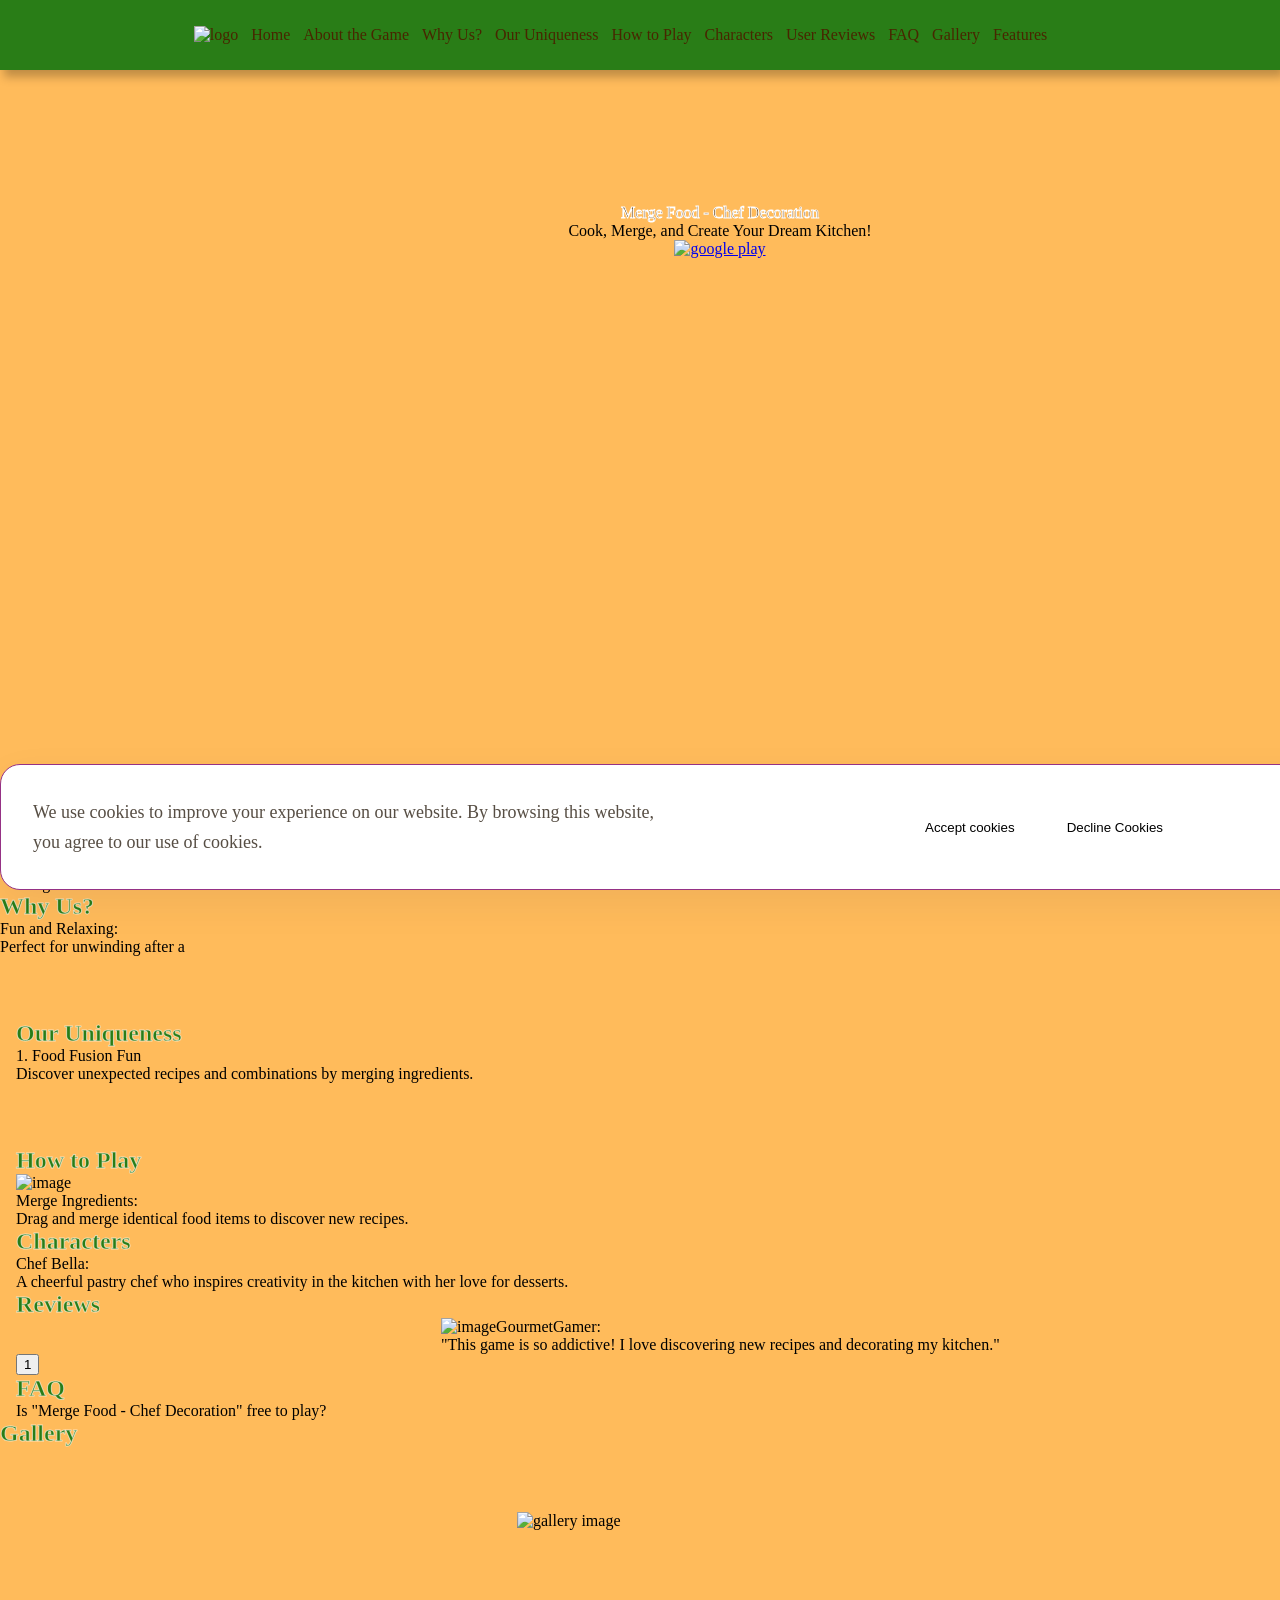
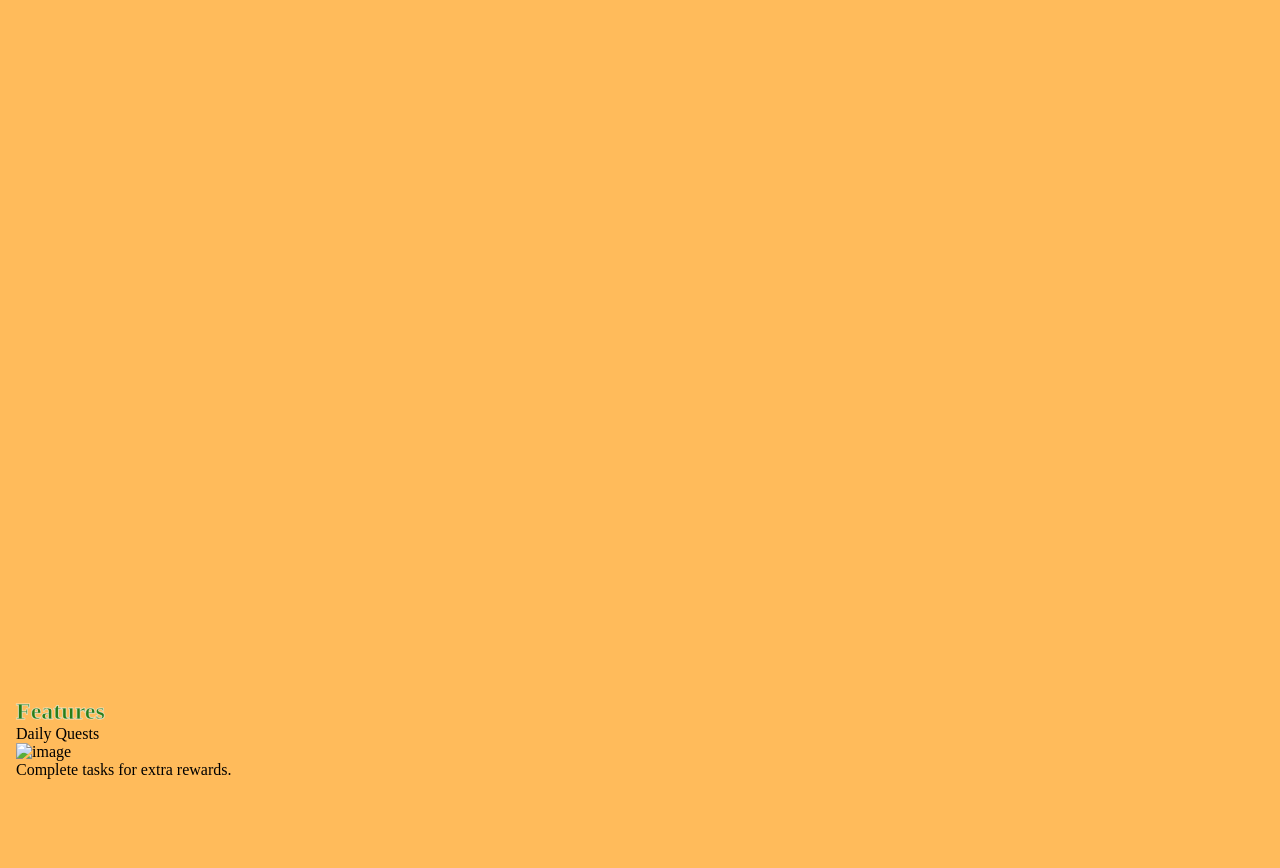
==== index.html @ 16cfb03a "1" ====
<!DOCTYPE html>
<html lang="en">
  <head>
    <meta charset="UTF-8" />
    <meta name="viewport" content="width=device-width, initial-scale=1.0" />
    <meta name="description" content="" />
    <title></title>
    <link rel="icon" href="img" />

    <link rel="stylesheet" type="text/css" href="slick/slick.css" />
    <link rel="stylesheet" href="css/main.css" />
  </head>

  <body>
    <div id="cookie-popup" class="class-cookie-popup">
      <div class="class-cookie-popup-container">
        <p class="class-cookie-popup-text-two">
          We use cookies to improve your experience on our website. By browsing
          this website, you agree to our use of cookies.
        </p>
        <div class="class-cookie-button-container">
          <button id="accept-cookies" class="class-cookie-button">
            Accept cookies
          </button>
          <button id="decline-cookies" class="class-cookie-button">
            Decline Cookies
          </button>
        </div>
      </div>
    </div>
    <header class="class-header">
      <div class="class-header-background"></div>
      <nav class="class-navigation">
        <ul class="class-navigation-list">
          <li class="class-navigation-item">
            <a href="/" class="class-navigation-link">
              <img
                class="class-title-img class-navigation-img"
                alt="logo"
                src="img"
                style=""
              />
            </a>
          </li>
          <li class="class-navigation-item">
            <a href="/" class="class-navigation-link">Home</a>
          </li>
          <li class="class-navigation-item">
            <a href="/#about" class="class-navigation-link">About the Game</a>
          </li>
          <li class="class-navigation-item">
            <a href="/#why" class="class-navigation-link">Why Us?</a>
          </li>
          <li class="class-navigation-item">
            <a href="/#uniqueness" class="class-navigation-link"
              >Our Uniqueness</a
            >
          </li>

          <li class="class-navigation-item">
            <a href="/#how" class="class-navigation-link">How to Play</a>
          </li>
          <li class="class-navigation-item">
            <a href="/#characters" class="class-navigation-link">Characters</a>
          </li>
          <li class="class-navigation-item">
            <a href="/#reviews" class="class-navigation-link">User Reviews</a>
          </li>
          <li class="class-navigation-item">
            <a href="/#faq" class="class-navigation-link">FAQ</a>
          </li>
          <li class="class-navigation-item">
            <a href="/#gallery" class="class-navigation-link">Gallery</a>
          </li>
          <li class="class-navigation-item">
            <a href="/#features" class="class-navigation-link">Features</a>
          </li>
          <li class="class-navigation-item">
            <a
              href="/policy.html"
              class="class-navigation-link class-navigation-item-desk"
            >
              Privacy Policy
            </a>
          </li>
          <li class="class-navigation-item">
            <a
              href="/terms.html"
              class="class-navigation-link class-navigation-item-desk"
            >
              Terms and Conditions
            </a>
          </li>
          <li class="class-navigation-item">
            <a
              href="/cookies.html"
              class="class-navigation-link class-navigation-item-desk"
            >
              Cookies Policy
            </a>
          </li>
        </ul>

        <div class="class-header-button-wrapper">
          <a href="/" class="class-policy-terms-header-icon-menu">
            <img
              href="/"
              class="class-title-img"
              alt="logo"
              src="img"
              style=""
            />
          </a>

          <button
            type="button"
            class="class-header-icon-button"
            data-menu-button
          >
            <img
              class="class-header-icon class-header-icon-menu"
              src="img/header/menu.png"
              style=""
              alt="menu "
            />
            <img
              class="class-header-icon class-header-icon-close"
              src="img/header/menu (1).png"
              alt="close"
            />
          </button>
        </div>
      </nav>
    </header>

    <main>
      <section class="class-home" id="home">
        <div class="class-home-container">
          <div class="class-home-container-top">
            <h1>
              <img class="class-home-title-img" src="/img/home" alt="" />
            </h1>
            <p class="class-home-title">Merge Food - Chef Decoration</p>
            <p class="class-home-text">
              Cook, Merge, and Create Your Dream Kitchen!
            </p>
            <a class="class-home-link" href="#" target="_blank">
              <img class="class-home-img" src="./img/home" alt="google play" />
            </a>
          </div>
        </div>
      </section>
      <section class="class-about" id="about">
        <div class="class-about-container">
          <h2 class="class-about-title">About the Game</h2>
          <p class="class-about-text">
            <span class="class-about-text-bold"
              >Merge Food - Chef Decoration</span
            >
            combines the
          </p>
        </div>
      </section>
      <article class="class-why" id="why">
        <span style="display: none"
          >Generated: 2025-04-12, Hash: class-qk-class-39fd7x</span
        >

        <div class="class-why-container">
          <h2 class="class-about-title">Why Us?</h2>
          <dl class="class-why-list">
            <div class="class-why-item">
              <figure class="class-why-img">
                <img class="class-why-img" src="img/why" alt="" />
              </figure>
              <div>
                <dt class="class-why-text-bold">Fun and Relaxing:</dt>
                <dd class="class-why-text">Perfect for unwinding after a</dd>
              </div>
            </div>
          </dl>
        </div>
      </article>
      <section class="class-uniqueness" id="uniqueness">
        <div class="class-uniqueness-container">
          <h2 class="class-about-title">Our Uniqueness</h2>
          <div class="class-uniqueness-list">
            <div class="class-uniqueness-item">
              <img class="class-uniqueness-img" src="" alt="" />
              <p class="class-uniqueness-text-bold">1. Food Fusion Fun</p>
              <p class="class-uniqueness-text">
                Discover unexpected recipes and combinations by merging
                ingredients.
              </p>
            </div>
          </div>
        </div>
      </section>

      <section class="class-how" id="how">
        <div class="class-how-container">
          <h2 class="class-about-title">How to Play</h2>

          <ul class="class-how-list">
            <li class="class-how-item">
              <img
                class="class-how-img"
                src="/img/how/image (1).png"
                alt="image"
              />
              <p class="class-how-text-bold">Merge Ingredients:</p>
              <p class="class-how-text">
                Drag and merge identical food items to discover new recipes.
              </p>
            </li>
          </ul>
        </div>
      </section>
      <section class="class-characters" id="characters">
        <div class="class-characters-container">
          <h2 class="class-about-title">Characters</h2>
          <ul class="class-characters-list">
            <li class="class-characters-item">
              <img class="class-characters-img" src="" alt="" />
              <p class="class-characters-text-bold">Chef Bella:</p>
              <p class="class-characters-text">
                A cheerful pastry chef who inspires creativity in the kitchen
                with her love for desserts.
              </p>
            </li>
          </ul>
        </div>
      </section>
      <section class="class-reviews" id="reviews">
        <div class="class-reviews-container">
          <h2 class="class-about-title">Reviews</h2>
          <ul class="class-reviews-list">
            <li class="class-reviews-item">
              <div class="class-reviews-item-top">
                <img
                  class="class-reviews-img"
                  src="/img/reviews/image 12.png"
                  alt="image"
                />
                <p class="class-reviews-text-bold">GourmetGamer:</p>
              </div>
              <p class="class-reviews-text">
                "This game is so addictive! I love discovering new recipes and
                decorating my kitchen."
              </p>
            </li>
          </ul>
        </div>
      </section>
      <section class="class-faq" id="faq">
        <div class="class-faq-container">
          <h2 class="class-about-title">FAQ</h2>
          <ul class="class-faq-list">
            <li class="class-faq-item">
              <div class="class-faq-question" onclick="toggleAnswer(this)">
                <span>Is "Merge Food - Chef Decoration" free to play?</span>
                <button class="class-toggle-button">
                  <img src="/img/faq/icon.png" alt="Toggle" />
                </button>
              </div>
              <div class="class-faq-answer">
                Yes, the game is free to play with optional in-app purchases for
                special items.
              </div>
            </li>
          </ul>
        </div>
      </section>

      <section class="class-gallery" id="gallery">
        <div class="class-gallery-container">
          <h2 class="class-about-title">Gallery</h2>

          <ul class="class-gallery-list">
            <li class="class-gallery-item">
              <img
                class="class-gallery-image"
                src="./img/gallery/3.png"
                alt="gallery image"
              />
            </li>
          </ul>
          <div class="class-gallery-button-container">
            <button class="class-gallery-button class-gallery-list-left">
              <img
                class="class-gallery-button-icon"
                src="img"
                alt="left button"
              />
            </button>
            <button class="class-gallery-button class-gallery-list-right">
              <img
                class="class-gallery-button-icon"
                src="img"
                alt="right button"
              />
            </button>
          </div>
        </div>
      </section>
      <section class="class-features" id="features">
        <div class="class-features-container">
          <h2 class="class-about-title">Features</h2>

          <ul class="class-features-list">
            <li class="class-features-item">
              <p class="class-features-text-bold">Daily Quests</p>
              <img
                class="class-features-img"
                src="/img/features/image (2).png"
                alt="image"
              />
              <p class="class-features-text">
                Complete tasks for extra rewards.
              </p>
            </li>
          </ul>
        </div>
      </section>
    </main>

    <script src="js/mobile-menu.js"></script>
    <script src="js/jquery-loc-class-0.js"></script>
    <script type="text/javascript" src="slick/slick.min.js"></script>
    <script src="js/slick.js"></script>
  </body>
</html>
---- css/main.css ----
@import url("https://fonts.googleapis.com/css2?family=Comme:wght@100..900&family=Lora:ital,wght@0,400..700;1,400..700&family=Viga&display=swap");

*,
*::before,
*::after {
  box-sizing: border-box;
}
html {
  scroll-behavior: smooth;
}

body {
  margin: 0;
  background: #ffbb5b;
  color: #000000;
}

h1,
h2,
h3,
h4,
h5,
h6,
p {
  margin: 0;
}

ul,
ol {
  margin: 0;
  padding: 0;
  list-style: none;
}
dl,
dt,
dd {
  margin: 0;
  padding: 0;
}
img {
  display: block;
  height: auto;
}
figure {
  margin: 0;
  padding: 0;
  border: 0;
}
.list {
  list-style: none;
}

button,
a {
  cursor: pointer;
}

.button:hover {
  scale: 120%;
}

.class-header.is-open .class-header-background {
  left: 0;
}
.class-header-button-wrapper {
  margin-left: auto;
}
.class-header-icon {
  display: none;
}

.class-header-icon-button {
  display: -webkit-box;
  display: -ms-flexbox;
  display: flex;
  background-color: transparent;
  border: none;
  border-radius: 50%;
}
.class-navigation-list.is-open {
  right: 0;
}
.class-header-icon-menu {
  display: block;
}

.class-header-icon-button.is-open .class-header-icon-menu {
  display: none;
}

.class-header-icon-button.is-open .class-header-icon-close {
  display: block;
}

.class-header {
  position: fixed;
  width: 100%;
  z-index: 5;
  transition: background-color 0.3s ease;
  background: transparent;
  display: flex;
  height: 64px;
  background: #297d17;
  box-shadow: 4px 7px 9px 0px #00000040;
}

.class-header-background {
  position: absolute;
  top: 0;
  right: 0;
  bottom: 0;
  left: 100%;
  z-index: -1;
  transition: left 0.3s ease;
  background: #297d17;
  box-shadow: 4px 7px 9px 0px #00000040;
}
.class-header.is-open .class-header-background {
  left: 0;
}
.class-header-button-wrapper {
  margin-right: auto;
  display: flex;
  align-items: center;
  justify-content: space-between;
}

.class-header-icon-menu {
  display: block;
}

.class-header-icon-button.is-open .class-header-icon-menu {
  display: none;
}

.class-header-icon-button.is-open .class-header-icon-close {
  display: block;
}

.class-navigation {
  display: -ms-flexbox;
  -webkit-box-orient: vertical;
  -webkit-box-direction: normal;
  -ms-flex-direction: column;
  flex-direction: column;
  -webkit-box-align: center;
  -ms-flex-align: center;
  align-items: center;
  -webkit-box-flex: 1;
  -ms-flex: 1;
  flex: 1;
  padding: 10px 12px;
  position: relative;
}

.class-navigation-list {
  display: flex;
  flex-direction: column;
  align-items: center;
  position: absolute;
  top: 100%;
  right: -100%;
  width: 100%;
  height: 557px;
  transition: 0.3s;
  z-index: 999;
  padding: 0px 32px;
  border-radius: 0px 0px 20px 20px;
  gap: 28px;
  background: #ffc16b;
}

.class-navigation-list.is-open {
  right: 0;
}

.class-navigation-link {
  transition: all 0.3s ease-in-out;
  text-decoration: none;
  color: #482600;
}

.class-navigation-link:hover,
.class-navigatioт-link:focus {
  color: #297d17;
}

.class-header.is-open {
  background-color: transparent;
}

.class-navigation-img {
  display: none;
}

@media screen and (min-width: 1200px) {
  .class-navigation-img {
    display: block;
  }
  .class-policy-terms-header-icon-menu {
    display: none;
  }
  .class-header-button-wrapper {
    display: none;
  }
  .class-header {
    width: 100%;
    height: 70px;
    padding: 0;
    display: flex;
    align-items: center;
    justify-content: center;
    z-index: 1000;
  }

  .class-header-icon-button {
    display: none;
  }
  .class-navigation {
    display: flex;
    flex-direction: row;
    flex: 1;
    padding: 0;
    width: 1440px;
    padding: 0 0px;
    margin: auto;
  }

  .class-navigation-list {
    background-color: transparent;
    flex-direction: row;
    display: flex;
    position: static;
    width: 1440px;
    margin: auto;
    padding-block: 0;
    flex: 1;
    gap: 13px;
    height: 0px;
    display: flex;
    justify-content: center;
    align-items: center;
    justify-content: center;
    padding: 0;
  }

  .class-navigation-link {
  }

  .class-navigation-link:hover,
  .class-navigation-link:focus {
  }

  .class-navigation-item-desk {
    display: none;
  }
}

.class-home {
  width: 375px;
  height: 742px;
  background-repeat: no-repeat;
  background-size: cover;
  background-position: center;
  background-image: url("/img/home");
  margin: auto;
}
.class-home-container {
  width: 375px;
  padding: 182px 16px 0px;
  margin: auto;
}

.class-home-container-top {
  display: flex;
  flex-direction: column;
  align-items: start;
}
.class-home-title-img {
}
.class-home-title {
  -webkit-text-stroke: 1px #ffffff;
  color: #482600;
}

.class-home-text {
}
.class-home-link {
  transition: all 0.3s ease-in-out;
}

.class-home-link:hover {
  transform: scale(1.1);
}

@media screen and (min-width: 1200px) {
  .class-home {
    width: 1440px;
    height: 784px;
    background-image: url("/img/home");
  }
  .class-home-container {
    width: 1440px;
    padding: 204px 0px 0px;
  }
  .class-home-container-top {
    display: flex;
    flex-direction: column;
    align-items: center;
    justify-content: center;
  }
  .class-home-title-img {
  }
  .class-home-title {
  }

  .class-home-text {
  }
}
.class-about {
  margin: auto;
  width: 375px;
  height: px;
  background-repeat: no-repeat;
  background-size: cover;
  background-position: center;
  background-image: url("/img");
}
.class-about-container {
  width: 375px;
  padding: 64px 16px 0px;
  margin: auto;
}
.class-about-title {
  -webkit-text-stroke: 1px#FFFFFF99;
  color: #297d17;
}
.class-about-text {
}

.class-about-text-bold {
}

@media screen and (min-width: 1200px) {
  .class-about {
    width: 1440px;
    height: px;
    background-image: url("/img");
  }
  .class-about-container {
    width: 1440px;
    padding: ;
  }
}
.class-why {
  margin: auto;
  width: 375px;
  height: px;
  background-repeat: no-repeat;
  background-size: cover;
  background-position: center;
  background-image: url("/img");
}

.class-why-container {
  width: 375px;
  margin: auto;
  padding: 0;
}
.class-why-list {
  padding-top: px;
  display: flex;
  flex-direction: column;
  gap: px;
}
.class-why-item {
  display: flex;
  gap: px;
  align-items: center;
}
.class-why-img {
}
.class-why-text-bold {
}
.class-why-text {
}

@media screen and (min-width: 1200px) {
  .class-why {
    width: 1440px;
    height: px;
    background-image: url("/img");
  }
  .class-why-container {
    width: 1440px;
    padding: ;
  }
}

.class-uniqueness {
  margin: auto;
  width: 375px;
  height: px;
  background-repeat: no-repeat;
  background-size: cover;
  background-position: center;
  background-image: url("/img");
}
.class-uniqueness-container {
  margin: auto;
  width: 375px;
  padding: 64px 16px 0;
}
.class-uniqueness-list {
  padding-top: px;
  display: flex;
  flex-direction: column;
  gap: px;
}
.class-uniqueness-item {
}
.class-uniqueness-img {
}
.class-uniqueness-text-bold {
}
.class-uniqueness-text {
}

@media screen and (min-width: 1200px) {
  .class-uniqueness {
    width: 1440px;
    height: px;
    background-image: url("/img");
  }
  .class-uniqueness-container {
    margin: auto;
    width: 1440px;
    padding: ;
  }
}
.class-how {
  margin: auto;
  width: 375px;
  height: px;
  background-repeat: no-repeat;
  background-size: cover;
  background-position: center;
  background-image: url("/img");
}
.class-how-container {
  margin: auto;
  width: 375px;
  padding: 64px 16px 0;
}
.class-how-list {
  padding-top: px;
  display: flex;
  flex-direction: column;
  gap: px;
}

.class-how-item {
}

.class-how-img {
  margin: auto;
}

.class-how-text-bold {
}

.class-how-text {
}

@media screen and (min-width: 1200px) {
  .class-how {
    width: 1440px;
    height: px;
    background-image: url("/img");
  }
  .class-how-container {
    margin: auto;
    width: 1440px;
    padding: ;
  }
}

.class-characters {
  margin: auto;
  width: 375px;
  height: px;
  background-repeat: no-repeat;
  background-size: cover;
  background-position: center;
  background-image: url("/img");
}
.class-characters-container {
  padding: 0px 16px;
  margin: auto;
  width: 375px;
}
.class-characters-list {
  display: flex;
  flex-direction: column;
  padding-top: px;
  gap: px;
}
.class-characters-item {
}
.class-characters-img {
}
.class-characters-text-bold {
}

.class-characters-text {
}

@media screen and (min-width: 1200px) {
  .class-characters {
    width: 1440px;
    height: px;
    background-image: url("/img");
  }
  .class-characters-container {
    padding: px;
    margin: auto;
    width: 1440px;
  }
}

.class-reviews {
  margin: auto;
  width: 375px;
  height: px;
  background-repeat: no-repeat;
  background-size: cover;
  background-position: top;
  background-image: url("/img");
}
.class-reviews-container {
  margin: auto;
  padding: 0px 16px 0;
  width: 375px;
}
.class-reviews-list {
  padding: 0;
}

.class-reviews-item {
  margin: 0 5px;
}

.class-reviews-item-top {
  display: flex;
  gap: px;
  align-items: center;
}
.class-reviews-img {
}
.class-reviews-text-bold {
}

.class-reviews-text {
}

@media screen and (min-width: 1200px) {
  .class-reviews {
    width: 1440px;
    height: px;
    background-image: url("/img");
  }
  .class-reviews-container {
    margin: auto;
    padding: ;
    width: 1440px;
  }
}

.class-faq {
  margin: auto;
  width: 375px;
  height: px;
  background-repeat: no-repeat;
  background-size: cover;
  background-position: bottom;
  background-image: url("/img");
}
.class-faq-container {
  padding: 0px 16px 0px;
  width: 375px;
  margin: auto;
}
.class-faq-list {
  padding-top: px;
  display: flex;
  flex-direction: column;
  gap: px;
}

.class-faq-item {
}

.class-faq-question {
  display: flex;
  justify-content: space-between;
  align-items: center;
}

.class-faq-answer {
}
.class-toggle-button {
  background: none;
  border: none;
  cursor: pointer;
}

.class-toggle-button img {
  transition: transform 0.3s ease;
}
.class-faq-answer {
  max-height: 0;
  overflow: hidden;
  transition: max-height 0.4s ease, opacity 0.4s ease;
  opacity: 0;
}

.class-faq-answer.open {
  max-height: 200px;
  opacity: 1;
  padding-top: 16px;
}

.class-toggle-button img.rotated {
  transform: rotate(180deg);
}
@media screen and (min-width: 1200px) {
  .class-faq {
    width: 1440px;
    height: px;
    background-image: url("/img");
  }
  .class-faq-container {
    padding: ;
    width: 1440px;
    margin: auto;
  }
}
.class-gallery {
  margin: auto;
  width: 375px;
  height: px;
  background-repeat: no-repeat;
  background-size: cover;
  background-position: center;
  background-image: url("/img");
}
.class-gallery-container {
  width: 375px;
  margin: auto;
  padding: px;
}
.class-gallery-list {
  width: auto;
  padding-top: 65px;
  margin: auto;
}

.class-gallery-item {
  width: 343px;
  height: 610px;
  overflow: hidden;
  position: relative;
  margin: 0 10px;
}

.class-gallery-image {
  width: 100%;
  height: 100%;
  object-fit: cover;
  object-position: center;
}
.class-gallery-button-container {
  display: none;
}
@media screen and (min-width: 1200px) {
  .class-gallery-button-container {
    display: flex;
    align-items: center;
    justify-content: center;
    gap: 32px;
  }

  .class-gallery-button {
    background-color: transparent;
    border: none;
    padding: 0;
    -webkit-transition: scale 0.3s ease;
    transition: scale 0.3s ease;
  }
  .class-gallery-button-icon {
  }
  .class-gallery-button:hover {
    scale: 120%;
  }

  .class-gallery {
    width: 1440px;
    height: px;
    background-image: url("/img");
  }
  .class-gallery-container {
    width: 1440px;
    margin: auto;
    padding: px;
  }
  .class-gallery-item {
    width: 406px;
    height: 721.78px;
    margin: 0 10px;
  }

  .class-gallery-list {
  }
}

.class-features {
  margin: auto;
  width: 375px;
  height: px;
  background-image: url("/img");
}
.class-features-container {
  width: 375px;
  margin: auto;
  padding: 64px 16px 89px;
}
.class-features-list {
  padding-top: px;
  display: flex;
  flex-direction: column;
  gap: px;
}

.class-features-item {
}

.class-features-img {
}

.class-features-text-bold {
}

.class-features-text {
}

@media screen and (min-width: 1200px) {
  .class-features {
    width: 1440px;
    height: px;
    background-image: url("/img");
  }
  .class-features-container {
    width: 1440px;
    margin: auto;
    padding: px;
  }
}

.class-policy-terms-container {
  padding: 124px 16px 40px;
  width: 375px;
  margin: auto;
}

.class-policy-terms-container h1 {
  text-transform: uppercase;
  margin-bottom: 10px;
}
.class-policy-terms-container h2 {
  margin-bottom: ;
}
.class-policy-terms-container ul {
  list-style-type: disc;
  margin-left: 20px;
  margin-bottom: ;
}
.class-policy-terms-container p {
  margin-bottom: ;
}
.class-email-link {
  color: inherit;
  text-decoration: none;
}
@media screen and (min-width: 1200px) {
  .class-policy-terms-container {
    padding: 186px 80px 60px;
    width: 1440px;
  }
  .class-policy-terms-container h1 {
  }
  .class-policy-terms-container h2 {
  }
  .class-policy-terms-container p {
  }
}

.class-footer-container {
  width: 375px;
  padding: ;
  margin: auto;
  display: flex;
  flex-direction: column;
  justify-content: center;
  align-items: center;
  gap: 25px;
}

.class-footer-wrapper {
  display: flex;
  flex-direction: row;
  align-items: center;
  gap: 4px;
}

.class-footer-text {
  text-decoration: none;
  color: inherit;
}

.class-footer-copyright {
}

@media screen and (min-width: 1200px) {
  .class-footer-container {
    width: 1440px;
    padding: 48px 199px;
    display: flex;
    flex-direction: ;
    justify-content: end;
    align-items: center;
    gap: 160px;
  }

  .class-footer-wrapper {
    display: flex;
    flex-direction: row;
    justify-content: end;
    align-items: end;
    gap: 4px;
  }

  .class-footer-text {
  }

  .class-footer-copyright {
  }
}

.class-cookie-popup {
  position: fixed;
  bottom: 10px;
  width: 375px;
  padding: 30px;
  border-radius: 20px;
  background: rgba(255, 255, 255, 1);
  border: 1px solid rgba(149, 49, 133, 1);
  box-shadow: 0px 14px 42px 0px rgba(8, 15, 52, 0.06);
  z-index: 1000;
  display: none;
}

.class-cookie-popup-text-two {
  color: rgba(87, 78, 68, 1);
}

.class-cookie-button-container {
  padding: 30px 0 0;
  margin: auto;
  display: flex;
  flex-direction: row;
  align-items: center;
  justify-content: center;
  gap: 20px;
}

.class-cookie-button {
  border: none;
  background-color: transparent;
}

#accept-cookies {
}

.class-close-popup {
  position: absolute;
  top: 10px;
  right: 10px;
  font-size: 20px;
  cursor: pointer;
}

@media screen and (min-width: 1200px) {
  .class-cookie-popup-container {
    display: flex;
    align-items: center;
    justify-content: center;
  }

  .class-cookie-popup-text-two {
    font-family: Raleway;
    font-size: 18px;
    font-weight: 400;
    line-height: 30px;
    text-align: left;
    text-underline-position: from-font;
    text-decoration-skip-ink: none;
    width: 648px;
  }

  .class-cookie-button-container {
    padding: 0;
    margin: auto;
    display: flex;
    flex-direction: row;
    gap: 40px;
  }

  .class-cookie-popup {
    position: fixed;
    bottom: 10px;
    width: 1440px;
    padding: 32px;
    display: none;
  }
}
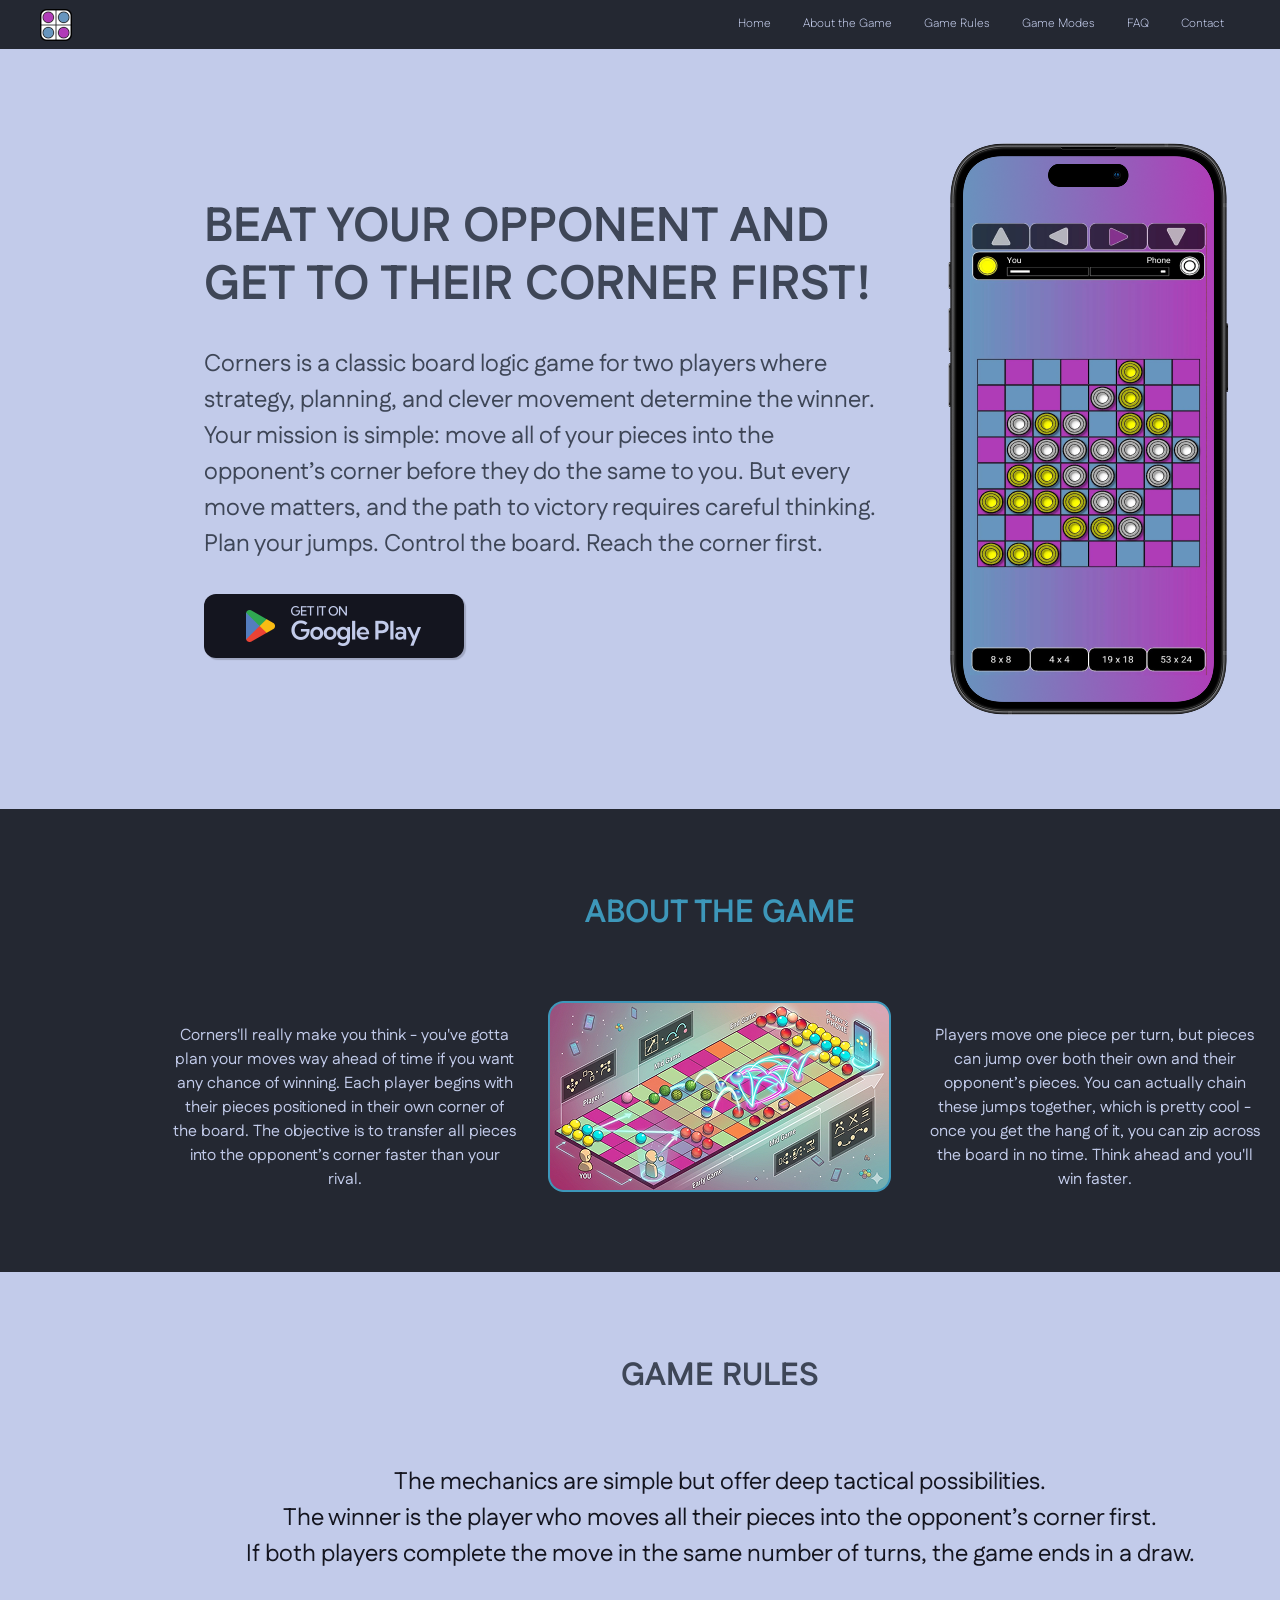
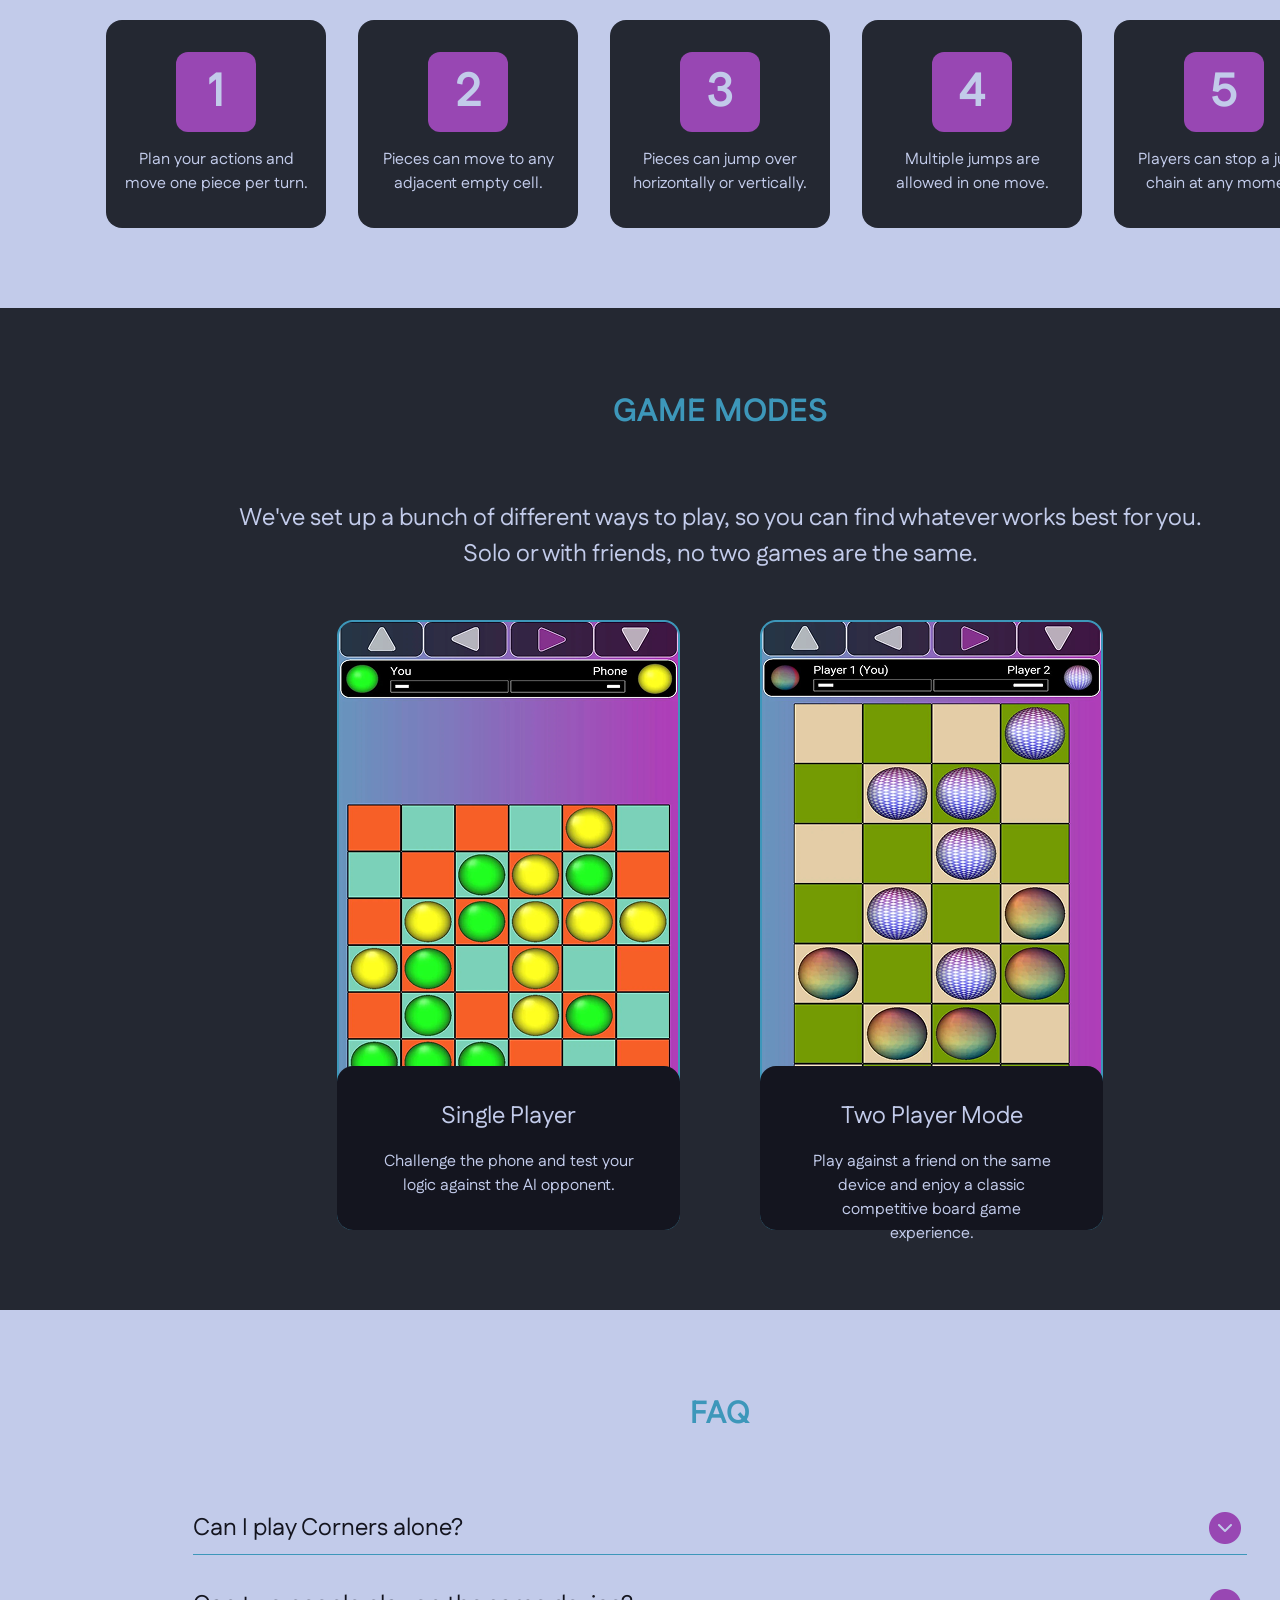
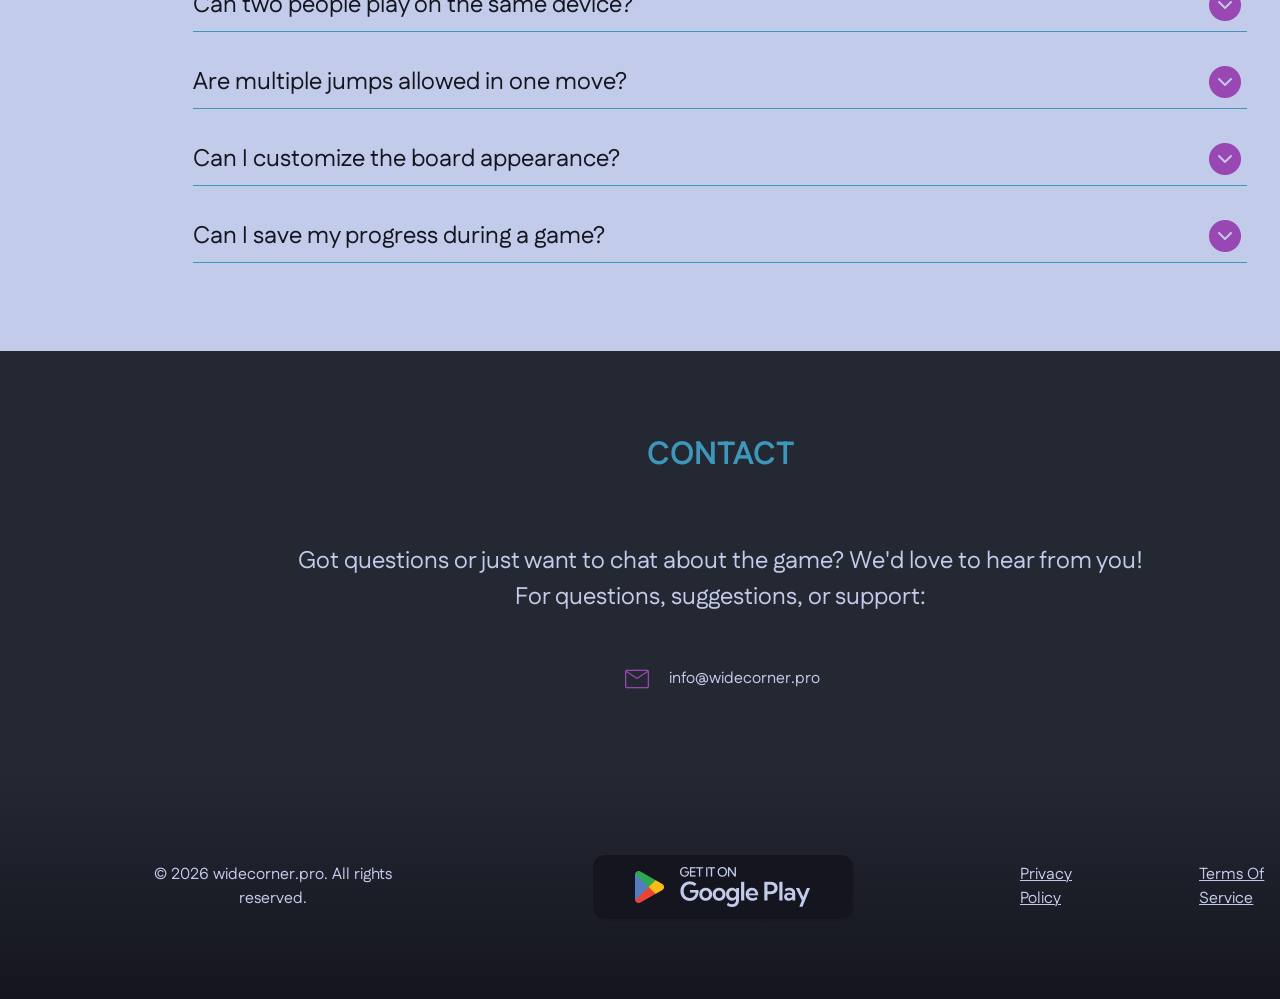
==== commit 8211c1ab: "2" ====
--- a/index.html
+++ b/index.html
@@ -1,331 +1,374 @@
-<!DOCTYPE html>
+<!doctype html>
 <html lang="en">
   <head>
+    <title>Corners | Classic Board Logic Game</title>
+
+    <meta
+      name="description"
+      content="Play Corners, a classic two-player board logic game. Move all your pieces into the opponent's corner using strategy, jumps, and clever planning."
+    />
+
+    <meta
+      name="keywords"
+      content="corners board game, strategy board game, two player puzzle game, logic board game, classic checkers style game"
+    />
+
+    <meta name="robots" content="index, follow" />
+
+    <meta name="viewport" content="width=device-width, initial-scale=1.0" />
+
     <meta charset="UTF-8" />
-    <meta name="viewport" content="width=device-width, initial-scale=1.0" />
-    <meta name="description" content="" />
-    <title></title>
-    <link rel="icon" href="img" />
+    <meta name="theme-color" content="#2b3a67" />
+    <link rel="icon" href="img/fav_500.png" />
 
     <link rel="stylesheet" type="text/css" href="slick/slick.css" />
     <link rel="stylesheet" href="css/main.css" />
   </head>
 
   <body>
-    <div id="cookie-popup" class="class-cookie-popup">
-      <div class="class-cookie-popup-container">
-        <p class="class-cookie-popup-text-two">
-          We use cookies to improve your experience on our website. By browsing
-          this website, you agree to our use of cookies.
-        </p>
-        <div class="class-cookie-button-container">
-          <button id="accept-cookies" class="class-cookie-button">
-            Accept cookies
-          </button>
-          <button id="decline-cookies" class="class-cookie-button">
-            Decline Cookies
-          </button>
-        </div>
-      </div>
-    </div>
-    <header class="class-header">
-      <div class="class-header-background"></div>
-      <nav class="class-navigation">
-        <ul class="class-navigation-list">
-          <li class="class-navigation-item">
-            <a href="/" class="class-navigation-link">
+    <header class="o-k-header">
+      <div class="o-k-header-background"></div>
+      <nav class="o-k-navigation">
+        <ul class="o-k-navigation-list">
+          <li class="o-k-navigation-item">
+            <a href="/">
               <img
-                class="class-title-img class-navigation-img"
+                class="o-k-title-img o-k-navigation-img"
                 alt="logo"
-                src="img"
-                style=""
+                src="img//fav_500.png"
+                style="width: 32px"
               />
             </a>
           </li>
-          <li class="class-navigation-item">
-            <a href="/" class="class-navigation-link">Home</a>
-          </li>
-          <li class="class-navigation-item">
-            <a href="/#about" class="class-navigation-link">About the Game</a>
-          </li>
-          <li class="class-navigation-item">
-            <a href="/#why" class="class-navigation-link">Why Us?</a>
-          </li>
-          <li class="class-navigation-item">
-            <a href="/#uniqueness" class="class-navigation-link"
-              >Our Uniqueness</a
+          <li class="o-k-navigation-item">
+            <a href="/" class="o-k-navigation-link">Home</a>
+          </li>
+          <li class="o-k-navigation-item">
+            <a href="/#about" class="o-k-navigation-link">About the Game</a>
+          </li>
+          <li class="o-k-navigation-item">
+            <a href="/#why" class="o-k-navigation-link">Game Rules</a>
+          </li>
+          <li class="o-k-navigation-item">
+            <a href="/#uniqueness" class="o-k-navigation-link">Game Modes</a>
+          </li>
+
+          <li class="o-k-navigation-item">
+            <a href="/#faq" class="o-k-navigation-link">FAQ</a>
+          </li>
+
+          <li class="o-k-navigation-item">
+            <a href="/#features" class="o-k-navigation-link">Contact</a>
+          </li>
+        </ul>
+
+        <div class="o-k-header-button-wrapper">
+          <a href="/" class="o-k-policy-terms-header-icon-menu">
+            <figure>
+              <img
+                href="/"
+                class="o-k-title-img"
+                alt="logo"
+                src="img//fav_500.png"
+                style="width: 24px"
+              />
+            </figure>
+          </a>
+
+          <button type="button" class="o-k-header-icon-button" data-menu-button>
+            <svg
+              class="o-k-header-icon o-k-header-icon-menu"
+              width="24"
+              height="24"
+              viewBox="0 0 24 24"
+              fill="none"
+              xmlns="http://www.w3.org/2000/svg"
             >
-          </li>
-
-          <li class="class-navigation-item">
-            <a href="/#how" class="class-navigation-link">How to Play</a>
-          </li>
-          <li class="class-navigation-item">
-            <a href="/#characters" class="class-navigation-link">Characters</a>
-          </li>
-          <li class="class-navigation-item">
-            <a href="/#reviews" class="class-navigation-link">User Reviews</a>
-          </li>
-          <li class="class-navigation-item">
-            <a href="/#faq" class="class-navigation-link">FAQ</a>
-          </li>
-          <li class="class-navigation-item">
-            <a href="/#gallery" class="class-navigation-link">Gallery</a>
-          </li>
-          <li class="class-navigation-item">
-            <a href="/#features" class="class-navigation-link">Features</a>
-          </li>
-          <li class="class-navigation-item">
-            <a
-              href="/policy.html"
-              class="class-navigation-link class-navigation-item-desk"
+              <rect width="24" height="24" rx="4" fill="#3E4657" />
+              <path
+                d="M5 7H19M5 17H19M5 12H19"
+                stroke="#C2CBEA"
+                stroke-linecap="round"
+              />
+            </svg>
+
+            <svg
+              class="o-k-header-icon o-k-header-icon-close"
+              width="24"
+              height="24"
+              viewBox="0 0 24 24"
+              fill="none"
+              xmlns="http://www.w3.org/2000/svg"
             >
-              Privacy Policy
-            </a>
-          </li>
-          <li class="class-navigation-item">
-            <a
-              href="/terms.html"
-              class="class-navigation-link class-navigation-item-desk"
-            >
-              Terms and Conditions
-            </a>
-          </li>
-          <li class="class-navigation-item">
-            <a
-              href="/cookies.html"
-              class="class-navigation-link class-navigation-item-desk"
-            >
-              Cookies Policy
-            </a>
-          </li>
-        </ul>
-
-        <div class="class-header-button-wrapper">
-          <a href="/" class="class-policy-terms-header-icon-menu">
-            <img
-              href="/"
-              class="class-title-img"
-              alt="logo"
-              src="img"
-              style=""
-            />
-          </a>
-
-          <button
-            type="button"
-            class="class-header-icon-button"
-            data-menu-button
-          >
-            <img
-              class="class-header-icon class-header-icon-menu"
-              src="img/header/menu.png"
-              style=""
-              alt="menu "
-            />
-            <img
-              class="class-header-icon class-header-icon-close"
-              src="img/header/menu (1).png"
-              alt="close"
-            />
+              <rect width="24" height="24" rx="4" fill="#3E4657" />
+              <path
+                d="M6 6L11.75 11.75M11.75 11.75L6 17.5M11.75 11.75L17.5 17.5M11.75 11.75L17.5 6"
+                stroke="#C2CBEA"
+                stroke-linecap="round"
+                stroke-linejoin="round"
+              />
+            </svg>
           </button>
         </div>
       </nav>
     </header>
 
     <main>
-      <section class="class-home" id="home">
-        <div class="class-home-container">
-          <div class="class-home-container-top">
-            <h1>
-              <img class="class-home-title-img" src="/img/home" alt="" />
+      <section class="o-k-home" id="home">
+        <div class="o-k-home-container">
+          <div class="o-k-home-container-top">
+            <h1 class="o-k-home-title">
+              Beat your opponent and get to their corner first!
             </h1>
-            <p class="class-home-title">Merge Food - Chef Decoration</p>
-            <p class="class-home-text">
-              Cook, Merge, and Create Your Dream Kitchen!
+            <p class="o-k-home-text">
+              Corners is a classic board logic game for two players where
+              strategy, planning, and clever movement determine the winner. Your
+              mission is simple: move all of your pieces into the opponent’s
+              corner before they do the same to you. But every move matters, and
+              the path to victory requires careful thinking. <br />
+              Plan your jumps. Control the board. Reach the corner first.
             </p>
-            <a class="class-home-link" href="#" target="_blank">
-              <img class="class-home-img" src="./img/home" alt="google play" />
+            <a
+              class="o-k-home-link"
+              href="https://play.google.com/store/apps/details?id=com.vanargames.Corners&hl=en&gl=us"
+              target="_blank"
+            >
+              <img class="o-k-home-img" src="./img/1.png" alt="google play" />
             </a>
           </div>
         </div>
       </section>
-      <section class="class-about" id="about">
-        <div class="class-about-container">
-          <h2 class="class-about-title">About the Game</h2>
-          <p class="class-about-text">
-            <span class="class-about-text-bold"
-              >Merge Food - Chef Decoration</span
-            >
-            combines the
+      <section class="o-k-about" id="about">
+        <div class="o-k-about-container">
+          <h2 class="o-k-about-title">About the Game</h2>
+          <div class="o-k-about-text">
+            <p>
+              Corners'll really make you think - you've gotta plan your moves
+              way ahead of time if you want any chance of winning. Each player
+              begins with their pieces positioned in their own corner of the
+              board. The objective is to transfer all pieces into the opponent’s
+              corner faster than your rival.
+            </p>
+            <p>
+              Players move one piece per turn, but pieces can jump over both
+              their own and their opponent’s pieces. You can actually chain
+              these jumps together, which is pretty cool - once you get the hang
+              of it, you can zip across the board in no time. Think ahead and
+              you'll win faster.
+            </p>
+          </div>
+        </div>
+      </section>
+      <article class="o-k-why" id="why">
+        <span style="display: none"
+          >Generated: 2026-05-4, Hash: o-k-qk-o-k-39fd7x</span
+        >
+
+        <div class="o-k-why-container">
+          <h2 class="o-k-about-title" style="color: #3e4657">Game Rules</h2>
+          <p class="o-k-why-texts">
+            The mechanics are simple but offer deep tactical possibilities.
+            <br />
+            The winner is the player who moves all their pieces into the
+            opponent’s corner first. <br />
+            If both players complete the move in the same number of turns, the
+            game ends in a draw.
           </p>
-        </div>
-      </section>
-      <article class="class-why" id="why">
-        <span style="display: none"
-          >Generated: 2025-04-12, Hash: class-qk-class-39fd7x</span
+          <dl class="o-k-why-list">
+            <div class="o-k-why-item">
+              <dt class="o-k-why-text-bold">1</dt>
+              <dd class="o-k-why-text">
+                Plan your actions and move one piece per turn.
+              </dd>
+            </div>
+            <div class="o-k-why-item o-k-why-item-two">
+              <dt class="o-k-why-text-bold">2</dt>
+              <dd class="o-k-why-text">
+                Pieces can move to any adjacent empty cell.
+              </dd>
+            </div>
+            <div class="o-k-why-item">
+              <dt class="o-k-why-text-bold">3</dt>
+              <dd class="o-k-why-text">
+                Pieces can jump over horizontally or vertically.
+              </dd>
+            </div>
+            <div class="o-k-why-item o-k-why-item-two">
+              <dt class="o-k-why-text-bold">4</dt>
+              <dd class="o-k-why-text">
+                Multiple jumps are allowed in one move.
+              </dd>
+            </div>
+            <div class="o-k-why-item">
+              <dt class="o-k-why-text-bold">5</dt>
+              <dd class="o-k-why-text">
+                Players can stop a jump chain at any moment.
+              </dd>
+            </div>
+          </dl>
+        </div>
+      </article>
+      <section class="o-k-uniqueness" id="uniqueness">
+        <div class="o-k-uniqueness-container">
+          <h2 class="o-k-about-title">Game Modes</h2>
+          <p class="o-k-why-texts" style="color: #c2cbea">
+            We've set up a bunch of different ways to play, so you can find
+            whatever works best for you. Solo or with friends, no two games are
+            the same.
+          </p>
+          <div class="o-k-uniqueness-list">
+            <div class="o-k-uniqueness-item">
+              <img class="o-k-uniqueness-img" src="/img/3 (1).png" />
+              <div class="o-k-uniqueness-item-two">
+                <p class="o-k-uniqueness-text-bold">Single Player</p>
+                <p class="o-k-uniqueness-text">
+                  Challenge the phone and test your logic against the AI
+                  opponent.
+                </p>
+              </div>
+            </div>
+            <div class="o-k-uniqueness-item">
+              <img class="o-k-uniqueness-img" src="/img/3 (2).png" />
+              <div class="o-k-uniqueness-item-two">
+                <p class="o-k-uniqueness-text-bold">Two Player Mode</p>
+                <p class="o-k-uniqueness-text">
+                  Play against a friend on the same device and enjoy a classic
+                  competitive board game experience.
+                </p>
+              </div>
+            </div>
+          </div>
+        </div>
+      </section>
+
+      <section class="o-k-faq" id="faq">
+        <div class="o-k-faq-container">
+          <h2 class="o-k-about-title">FAQ</h2>
+          <ul class="o-k-faq-list">
+            <li class="o-k-faq-item">
+              <div class="o-k-faq-question" onclick="toggleAnswer(this)">
+                <span>Can I play Corners alone?</span>
+                <button class="o-k-toggle-button">
+                  <img src="/img/down.png" alt="Toggle" />
+                </button>
+              </div>
+              <div class="o-k-faq-answer">
+                Yes, the game includes a single-player mode where you can
+                compete against the phone. It's a great way to practice and get
+                better at thinking ahead. The computer's tough but won't crush
+                beginners.
+              </div>
+            </li>
+            <li class="o-k-faq-item">
+              <div class="o-k-faq-question" onclick="toggleAnswer(this)">
+                <span>Can two people play on the same device?</span>
+                <button class="o-k-toggle-button">
+                  <img src="/img/down.png" alt="Toggle" />
+                </button>
+              </div>
+              <div class="o-k-faq-answer">
+                Yes, Corners supports two-player mode on the same device. This
+                allows friends or family members to compete directly against
+                each other. It's just like playing the old-school board game
+                version with a friend.
+              </div>
+            </li>
+            <li class="o-k-faq-item">
+              <div class="o-k-faq-question" onclick="toggleAnswer(this)">
+                <span>Are multiple jumps allowed in one move?</span>
+                <button class="o-k-toggle-button">
+                  <img src="/img/down.png" alt="Toggle" />
+                </button>
+              </div>
+              <div class="o-k-faq-answer">
+                Yes, pieces can perform multiple jumps in a single turn. You can
+                jump over both your own pieces and your opponent’s pieces.
+                However, you can choose to stop the chain of jumps whenever you
+                want.
+              </div>
+            </li>
+            <li class="o-k-faq-item">
+              <div class="o-k-faq-question" onclick="toggleAnswer(this)">
+                <span>Can I customize the board appearance?</span>
+                <button class="o-k-toggle-button">
+                  <img src="/img/down.png" alt="Toggle" />
+                </button>
+              </div>
+              <div class="o-k-faq-answer">
+                Yes, the game offers several visual styles and board
+                backgrounds. You can choose different piece styles such as
+                checkers, gradient balls, or textured balls. Make it look
+                however you want.
+              </div>
+            </li>
+            <li class="o-k-faq-item">
+              <div class="o-k-faq-question" onclick="toggleAnswer(this)">
+                <span>Can I save my progress during a game?</span>
+                <button class="o-k-toggle-button">
+                  <img src="/img/down.png" alt="Toggle" />
+                </button>
+              </div>
+              <div class="o-k-faq-answer">
+                Yes, matches can be saved at any moment and loaded later. This
+                allows you to continue long games without losing progress. High
+                scoring matches can also appear in the game’s record table.
+              </div>
+            </li>
+          </ul>
+        </div>
+      </section>
+
+      <section class="o-k-features" id="features">
+        <div class="o-k-features-container">
+          <h2 class="o-k-about-title">CONTACT</h2>
+          <p class="o-k-why-texts" style="color: #c2cbea">
+            Got questions or just want to chat about the game? We'd love to hear
+            from you! <br />
+            For questions, suggestions, or support:
+          </p>
+          <a class="o-k-features-item" href="mailto:info@widecorner.pro">
+            <img
+              class="o-k-features-img"
+              src="/img/material-symbols-light_mail-outline-rounded.png"
+              alt="image"
+            /><span class="o-k-features-text">info@widecorner.pro</span></a
+          >
+        </div>
+      </section>
+    </main>
+    <footer
+      class="o-k-footer"
+      style="
+        margin: auto;
+        background: linear-gradient(180deg, #242832 0%, #14151f 100%);
+      "
+    >
+      <div class="o-k-footer-container">
+        <p class="o-k-footer-copyright o-k-footer-copyright-two">
+          © 2026 widecorner.pro. All rights reserved.
+        </p>
+        <a
+          target="_blank"
+          href="https://play.google.com/store/apps/details?id=com.vanargames.Corners&hl=en&gl=us"
         >
-
-        <div class="class-why-container">
-          <h2 class="class-about-title">Why Us?</h2>
-          <dl class="class-why-list">
-            <div class="class-why-item">
-              <figure class="class-why-img">
-                <img class="class-why-img" src="img/why" alt="" />
-              </figure>
-              <div>
-                <dt class="class-why-text-bold">Fun and Relaxing:</dt>
-                <dd class="class-why-text">Perfect for unwinding after a</dd>
-              </div>
-            </div>
-          </dl>
-        </div>
-      </article>
-      <section class="class-uniqueness" id="uniqueness">
-        <div class="class-uniqueness-container">
-          <h2 class="class-about-title">Our Uniqueness</h2>
-          <div class="class-uniqueness-list">
-            <div class="class-uniqueness-item">
-              <img class="class-uniqueness-img" src="" alt="" />
-              <p class="class-uniqueness-text-bold">1. Food Fusion Fun</p>
-              <p class="class-uniqueness-text">
-                Discover unexpected recipes and combinations by merging
-                ingredients.
-              </p>
-            </div>
-          </div>
-        </div>
-      </section>
-
-      <section class="class-how" id="how">
-        <div class="class-how-container">
-          <h2 class="class-about-title">How to Play</h2>
-
-          <ul class="class-how-list">
-            <li class="class-how-item">
-              <img
-                class="class-how-img"
-                src="/img/how/image (1).png"
-                alt="image"
-              />
-              <p class="class-how-text-bold">Merge Ingredients:</p>
-              <p class="class-how-text">
-                Drag and merge identical food items to discover new recipes.
-              </p>
-            </li>
-          </ul>
-        </div>
-      </section>
-      <section class="class-characters" id="characters">
-        <div class="class-characters-container">
-          <h2 class="class-about-title">Characters</h2>
-          <ul class="class-characters-list">
-            <li class="class-characters-item">
-              <img class="class-characters-img" src="" alt="" />
-              <p class="class-characters-text-bold">Chef Bella:</p>
-              <p class="class-characters-text">
-                A cheerful pastry chef who inspires creativity in the kitchen
-                with her love for desserts.
-              </p>
-            </li>
-          </ul>
-        </div>
-      </section>
-      <section class="class-reviews" id="reviews">
-        <div class="class-reviews-container">
-          <h2 class="class-about-title">Reviews</h2>
-          <ul class="class-reviews-list">
-            <li class="class-reviews-item">
-              <div class="class-reviews-item-top">
-                <img
-                  class="class-reviews-img"
-                  src="/img/reviews/image 12.png"
-                  alt="image"
-                />
-                <p class="class-reviews-text-bold">GourmetGamer:</p>
-              </div>
-              <p class="class-reviews-text">
-                "This game is so addictive! I love discovering new recipes and
-                decorating my kitchen."
-              </p>
-            </li>
-          </ul>
-        </div>
-      </section>
-      <section class="class-faq" id="faq">
-        <div class="class-faq-container">
-          <h2 class="class-about-title">FAQ</h2>
-          <ul class="class-faq-list">
-            <li class="class-faq-item">
-              <div class="class-faq-question" onclick="toggleAnswer(this)">
-                <span>Is "Merge Food - Chef Decoration" free to play?</span>
-                <button class="class-toggle-button">
-                  <img src="/img/faq/icon.png" alt="Toggle" />
-                </button>
-              </div>
-              <div class="class-faq-answer">
-                Yes, the game is free to play with optional in-app purchases for
-                special items.
-              </div>
-            </li>
-          </ul>
-        </div>
-      </section>
-
-      <section class="class-gallery" id="gallery">
-        <div class="class-gallery-container">
-          <h2 class="class-about-title">Gallery</h2>
-
-          <ul class="class-gallery-list">
-            <li class="class-gallery-item">
-              <img
-                class="class-gallery-image"
-                src="./img/gallery/3.png"
-                alt="gallery image"
-              />
-            </li>
-          </ul>
-          <div class="class-gallery-button-container">
-            <button class="class-gallery-button class-gallery-list-left">
-              <img
-                class="class-gallery-button-icon"
-                src="img"
-                alt="left button"
-              />
-            </button>
-            <button class="class-gallery-button class-gallery-list-right">
-              <img
-                class="class-gallery-button-icon"
-                src="img"
-                alt="right button"
-              />
-            </button>
-          </div>
-        </div>
-      </section>
-      <section class="class-features" id="features">
-        <div class="class-features-container">
-          <h2 class="class-about-title">Features</h2>
-
-          <ul class="class-features-list">
-            <li class="class-features-item">
-              <p class="class-features-text-bold">Daily Quests</p>
-              <img
-                class="class-features-img"
-                src="/img/features/image (2).png"
-                alt="image"
-              />
-              <p class="class-features-text">
-                Complete tasks for extra rewards.
-              </p>
-            </li>
-          </ul>
-        </div>
-      </section>
-    </main>
-
+          <img
+            class="o-k-footer-img o-k-home-img"
+            src="/img/1.png"
+            alt="button"
+          />
+        </a>
+
+        <div class="o-k-footer-wrap">
+          <a class="o-k-footer-text" href="/policy.html">Privacy Policy</a>
+          <a class="o-k-footer-text" href="/terms.html">Terms Of Service </a>
+        </div>
+        <p class="o-k-footer-copyright-one">
+          © 2026 widecorner.pro. All rights reserved.
+        </p>
+      </div>
+    </footer>
     <script src="js/mobile-menu.js"></script>
-    <script src="js/jquery-loc-class-0.js"></script>
+    <script src="js/jquery-loc-o-k-0.js"></script>
     <script type="text/javascript" src="slick/slick.min.js"></script>
     <script src="js/slick.js"></script>
   </body>
--- a/css/main.css
+++ b/css/main.css
@@ -1,4 +1,4 @@
-@import url("https://fonts.googleapis.com/css2?family=Comme:wght@100..900&family=Lora:ital,wght@0,400..700;1,400..700&family=Viga&display=swap");
+@import url("https://fonts.googleapis.com/css2?family=Fustat:wght@200..800&display=swap");
 
 *,
 *::before,
@@ -11,8 +11,9 @@
 
 body {
   margin: 0;
-  background: #ffbb5b;
-  color: #000000;
+  background: #c2cbea;
+
+  color: #3e4657;
 }
 
 h1,
@@ -59,17 +60,17 @@
   scale: 120%;
 }
 
-.class-header.is-open .class-header-background {
+.o-k-header.is-open .o-k-header-background {
   left: 0;
 }
-.class-header-button-wrapper {
+.o-k-header-button-wrapper {
   margin-left: auto;
 }
-.class-header-icon {
+.o-k-header-icon {
   display: none;
 }
 
-.class-header-icon-button {
+.o-k-header-icon-button {
   display: -webkit-box;
   display: -ms-flexbox;
   display: flex;
@@ -77,34 +78,33 @@
   border: none;
   border-radius: 50%;
 }
-.class-navigation-list.is-open {
+.o-k-navigation-list.is-open {
   right: 0;
 }
-.class-header-icon-menu {
+.o-k-header-icon-menu {
   display: block;
 }
 
-.class-header-icon-button.is-open .class-header-icon-menu {
+.o-k-header-icon-button.is-open .o-k-header-icon-menu {
   display: none;
 }
 
-.class-header-icon-button.is-open .class-header-icon-close {
+.o-k-header-icon-button.is-open .o-k-header-icon-close {
   display: block;
 }
 
-.class-header {
+.o-k-header {
   position: fixed;
   width: 100%;
   z-index: 5;
   transition: background-color 0.3s ease;
   background: transparent;
   display: flex;
-  height: 64px;
-  background: #297d17;
-  box-shadow: 4px 7px 9px 0px #00000040;
-}
-
-.class-header-background {
+  height: 48px;
+  background: #242832;
+}
+
+.o-k-header-background {
   position: absolute;
   top: 0;
   right: 0;
@@ -112,32 +112,31 @@
   left: 100%;
   z-index: -1;
   transition: left 0.3s ease;
-  background: #297d17;
-  box-shadow: 4px 7px 9px 0px #00000040;
-}
-.class-header.is-open .class-header-background {
+  background: #242832;
+}
+.o-k-header.is-open .o-k-header-background {
   left: 0;
 }
-.class-header-button-wrapper {
+.o-k-header-button-wrapper {
   margin-right: auto;
   display: flex;
   align-items: center;
   justify-content: space-between;
 }
 
-.class-header-icon-menu {
+.o-k-header-icon-menu {
   display: block;
 }
 
-.class-header-icon-button.is-open .class-header-icon-menu {
+.o-k-header-icon-button.is-open .o-k-header-icon-menu {
   display: none;
 }
 
-.class-header-icon-button.is-open .class-header-icon-close {
+.o-k-header-icon-button.is-open .o-k-header-icon-close {
   display: block;
 }
 
-.class-navigation {
+.o-k-navigation {
   display: -ms-flexbox;
   -webkit-box-orient: vertical;
   -webkit-box-direction: normal;
@@ -149,11 +148,11 @@
   -webkit-box-flex: 1;
   -ms-flex: 1;
   flex: 1;
-  padding: 10px 12px;
+  padding: 12px 24px;
   position: relative;
 }
 
-.class-navigation-list {
+.o-k-navigation-list {
   display: flex;
   flex-direction: column;
   align-items: center;
@@ -161,51 +160,88 @@
   top: 100%;
   right: -100%;
   width: 100%;
-  height: 557px;
+  height: auto;
   transition: 0.3s;
   z-index: 999;
-  padding: 0px 32px;
-  border-radius: 0px 0px 20px 20px;
+  padding: 108px 32px;
+
   gap: 28px;
-  background: #ffc16b;
-}
-
-.class-navigation-list.is-open {
+  background: #242832;
+}
+
+.o-k-navigation-list.is-open {
   right: 0;
 }
 
-.class-navigation-link {
+.o-k-navigation-link {
   transition: all 0.3s ease-in-out;
   text-decoration: none;
   color: #482600;
-}
-
-.class-navigation-link:hover,
-.class-navigatioт-link:focus {
-  color: #297d17;
-}
-
-.class-header.is-open {
+  width: 311px;
+
+  padding-top: 8px;
+  padding-bottom: 8px;
+  display: block;
+  border-bottom-width: 1px;
+  font-family: Fustat;
+  font-weight: 300;
+  font-style: Light;
+  font-size: 16px;
+  leading-trim: NONE;
+  line-height: 100%;
+  letter-spacing: 0%;
+  color: #c2cbea;
+  text-align: center;
+  border-bottom: 1px solid transparent;
+}
+
+.o-k-navigation-link:hover,
+.o-k-navigatioт-link:focus {
+  color: #ffffff;
+  border-bottom: 1px solid #9847b3;
+}
+
+.o-k-header.is-open {
   background-color: transparent;
 }
 
-.class-navigation-img {
+.o-k-navigation-img {
   display: none;
 }
-
+.o-k-header-terms-img {
+  display: flex;
+  align-items: center;
+  gap: 8px;
+  font-family: Fustat;
+  font-weight: 300;
+  font-style: Light;
+  font-size: 10px;
+  leading-trim: NONE;
+  line-height: 150%;
+  letter-spacing: 0%;
+  color: #14151f;
+  text-decoration: none;
+  text-align: center;
+}
+.o-k-header-terms {
+  background-color: transparent;
+  padding: 12px 0px;
+}
 @media screen and (min-width: 1200px) {
-  .class-navigation-img {
+  .o-k-navigation-img {
     display: block;
-  }
-  .class-policy-terms-header-icon-menu {
+    margin-right: 650px;
+  }
+
+  .o-k-policy-terms-header-icon-menu {
     display: none;
   }
-  .class-header-button-wrapper {
+  .o-k-header-button-wrapper {
     display: none;
   }
-  .class-header {
+  .o-k-header {
     width: 100%;
-    height: 70px;
+    height: 49px;
     padding: 0;
     display: flex;
     align-items: center;
@@ -213,20 +249,20 @@
     z-index: 1000;
   }
 
-  .class-header-icon-button {
+  .o-k-header-icon-button {
     display: none;
   }
-  .class-navigation {
+  .o-k-navigation {
     display: flex;
     flex-direction: row;
     flex: 1;
     padding: 0;
     width: 1440px;
-    padding: 0 0px;
+    padding: 8px 120px;
     margin: auto;
   }
 
-  .class-navigation-list {
+  .o-k-navigation-list {
     background-color: transparent;
     flex-direction: row;
     display: flex;
@@ -235,7 +271,7 @@
     margin: auto;
     padding-block: 0;
     flex: 1;
-    gap: 13px;
+    gap: 0px;
     height: 0px;
     display: flex;
     justify-content: center;
@@ -244,692 +280,726 @@
     padding: 0;
   }
 
-  .class-navigation-link {
-  }
-
-  .class-navigation-link:hover,
-  .class-navigation-link:focus {
-  }
-
-  .class-navigation-item-desk {
+  .o-k-navigation-link {
+    font-family: Fustat;
+    font-weight: 300;
+    font-style: Light;
+    font-size: 12px;
+    leading-trim: NONE;
+    line-height: 100%;
+    letter-spacing: 0%;
+    width: fit-content;
+    padding-top: 8px;
+    padding-right: 16px;
+    padding-bottom: 8px;
+    padding-left: 16px;
+  }
+  .o-k-header-terms {
+    background-color: transparent;
+    padding: 50px 0px 0;
+  }
+
+  .o-k-navigation-item-desk {
     display: none;
   }
 }
 
-.class-home {
+.o-k-home {
   width: 375px;
-  height: 742px;
+  height: 812px;
   background-repeat: no-repeat;
   background-size: cover;
   background-position: center;
-  background-image: url("/img/home");
+  background-image: url("/img/1.\ Home\ mob.png");
   margin: auto;
 }
-.class-home-container {
+.o-k-home-container {
   width: 375px;
-  padding: 182px 16px 0px;
+  padding: 113px 16px 0px;
   margin: auto;
 }
 
-.class-home-container-top {
-  display: flex;
-  flex-direction: column;
-  align-items: start;
-}
-.class-home-title-img {
-}
-.class-home-title {
-  -webkit-text-stroke: 1px #ffffff;
-  color: #482600;
-}
-
-.class-home-text {
-}
-.class-home-link {
+.o-k-home-title {
+  font-family: Fustat;
+  font-weight: 700;
+  font-style: Bold;
+  font-size: 32px;
+  leading-trim: NONE;
+  line-height: 140%;
+  letter-spacing: 0%;
+  text-transform: uppercase;
+  width: 174px;
+}
+
+.o-k-home-text {
+  padding: 57px 0 28px;
+  font-family: Fustat;
+  font-weight: 400;
+  font-style: Regular;
+  font-size: 16px;
+  leading-trim: NONE;
+  line-height: 150%;
+  letter-spacing: 0%;
+  text-align: center;
+}
+.o-k-home-img {
   transition: all 0.3s ease-in-out;
-}
-
-.class-home-link:hover {
+  background: #14151f;
+  box-shadow: 2px 2px 1px 0px #14151f33;
+  width: 260px;
+  height: 64px;
+  margin: auto;
+  border-radius: 12px;
+}
+
+.o-k-home-img:hover {
+  background: linear-gradient(180deg, #14151f 0%, #9847b3 100%);
+  box-shadow: 2px 2px 1px 0px #14151f33;
+
   transform: scale(1.1);
 }
 
 @media screen and (min-width: 1200px) {
-  .class-home {
+  .o-k-home {
     width: 1440px;
-    height: 784px;
-    background-image: url("/img/home");
-  }
-  .class-home-container {
+    height: 809px;
+    background-image: url("/img/1.\ HOME.png");
+  }
+  .o-k-home-container {
     width: 1440px;
-    padding: 204px 0px 0px;
-  }
-  .class-home-container-top {
-    display: flex;
-    flex-direction: column;
-    align-items: center;
-    justify-content: center;
-  }
-  .class-home-title-img {
-  }
-  .class-home-title {
-  }
-
-  .class-home-text {
-  }
-}
-.class-about {
+    padding: 199px 563px 0px 204px;
+  }
+
+  .o-k-home-title {
+    font-family: Fustat;
+    font-weight: 700;
+    font-style: Bold;
+    font-size: 48px;
+    leading-trim: NONE;
+    line-height: 120%;
+    letter-spacing: 0%;
+    text-transform: uppercase;
+
+    width: fit-content;
+  }
+
+  .o-k-home-text {
+    padding: 32px 0;
+    font-family: Fustat;
+    font-weight: 400;
+    font-style: Regular;
+    font-size: 24px;
+    leading-trim: NONE;
+    line-height: 150%;
+    letter-spacing: 0%;
+
+    text-align: left;
+  }
+  .o-k-home-img {
+    margin: 0;
+  }
+}
+.o-k-about {
   margin: auto;
+  background: #242832;
+}
+.o-k-about-container {
   width: 375px;
-  height: px;
+  height: 815px;
   background-repeat: no-repeat;
   background-size: cover;
   background-position: center;
-  background-image: url("/img");
-}
-.class-about-container {
+  background-image: url("/img/2\ About\ the\ Game\ mob.png");
+  padding: 80px 16px 0px;
+  margin: auto;
+}
+.o-k-about-title {
+  font-family: Fustat;
+  font-weight: 700;
+  font-style: Bold;
+  font-size: 32px;
+  leading-trim: NONE;
+  line-height: 150%;
+  letter-spacing: 0%;
+  text-align: center;
+  text-transform: uppercase;
+  color: #3d97ba;
+}
+.o-k-about-text {
+  color: #c2cbea;
+  display: flex;
+  flex-direction: column;
+  font-family: Fustat;
+  font-weight: 400;
+  font-style: Regular;
+  font-size: 16px;
+  leading-trim: NONE;
+  line-height: 150%;
+  letter-spacing: 0%;
+  text-align: center;
+  padding: 64px 0 0;
+  gap: 255px;
+}
+
+@media screen and (min-width: 1200px) {
+  .o-k-about-container {
+    width: 1440px;
+    height: 463px;
+
+    background-image: url("/img/2\ About\ the\ Game.png");
+    padding: 80px 173px 0px;
+    margin: auto;
+  }
+  .o-k-about-title {
+    font-family: Fustat;
+    font-weight: 700;
+    font-style: Bold;
+    font-size: 32px;
+    leading-trim: NONE;
+    line-height: 150%;
+    letter-spacing: 0%;
+    text-align: center;
+    text-transform: uppercase;
+  }
+  .o-k-about-text {
+    font-family: Fustat;
+    font-weight: 400;
+    font-style: Regular;
+    font-size: 16px;
+    leading-trim: NONE;
+    line-height: 150%;
+    letter-spacing: 0%;
+    text-align: center;
+    flex-direction: row;
+
+    padding: 87px 0 0;
+    gap: 407px;
+  }
+  .o-k-about-text p {
+    width: 343px;
+  }
+}
+
+.o-k-why-container {
   width: 375px;
-  padding: 64px 16px 0px;
   margin: auto;
-}
-.class-about-title {
-  -webkit-text-stroke: 1px#FFFFFF99;
-  color: #297d17;
-}
-.class-about-text {
-}
-
-.class-about-text-bold {
+  padding: 80px 16px;
+}
+.o-k-why-texts {
+  font-family: Fustat;
+  font-weight: 400;
+  font-style: Regular;
+  font-size: 24px;
+  leading-trim: NONE;
+  line-height: 150%;
+  letter-spacing: 0%;
+  text-align: center;
+  color: #14151f;
+  padding: 64px 0 48px;
+}
+.o-k-why-list {
+  display: flex;
+  flex-direction: column;
+  gap: 12px;
+}
+.o-k-why-item {
+  display: flex;
+  align-items: center;
+  background: #242832;
+  gap: 24px;
+  border-radius: 16px;
+  padding: 24px;
+}
+.o-k-why-item-two {
+  flex-direction: row-reverse;
+}
+.o-k-why-text-bold {
+  width: 64px;
+  height: 64px;
+  display: flex;
+  align-items: center;
+  justify-content: center;
+  border-radius: 12px;
+  padding: 16px;
+  background: #9847b3;
+  font-family: Fustat;
+  font-weight: 700;
+  font-style: Bold;
+  font-size: 32px;
+  leading-trim: NONE;
+  line-height: 100%;
+  letter-spacing: 0%;
+  text-align: center;
+  color: #c2cbea;
+}
+.o-k-why-text {
+  width: 204px;
+  font-family: Fustat;
+  font-weight: 400;
+  font-style: Regular;
+  font-size: 16px;
+  leading-trim: NONE;
+  line-height: 150%;
+  letter-spacing: 0%;
+  text-align: center;
+  color: #c2cbea;
 }
 
 @media screen and (min-width: 1200px) {
-  .class-about {
+  .o-k-why-container {
     width: 1440px;
-    height: px;
-    background-image: url("/img");
-  }
-  .class-about-container {
-    width: 1440px;
-    padding: ;
-  }
-}
-.class-why {
+    margin: auto;
+    padding: 80px 106px;
+  }
+  .o-k-why-texts {
+    font-family: Fustat;
+    font-weight: 400;
+    font-style: Regular;
+    font-size: 24px;
+    leading-trim: NONE;
+    line-height: 150%;
+    letter-spacing: 0%;
+    text-align: center;
+
+    padding: 64px 0 48px;
+  }
+  .o-k-why-list {
+    display: flex;
+    flex-direction: row;
+    gap: 32px;
+  }
+  .o-k-why-item {
+    flex-direction: column;
+    width: 220px;
+    height: 208px;
+
+    gap: 16px;
+    border-radius: 16px;
+    padding-top: 32px;
+    padding-right: 16px;
+    padding-bottom: 32px;
+    padding-left: 16px;
+  }
+
+  .o-k-why-text-bold {
+    width: 80px;
+    height: 80px;
+
+    gap: 10px;
+    border-radius: 12px;
+    padding: 16px;
+    font-family: Fustat;
+    font-weight: 700;
+    font-style: Bold;
+    font-size: 48px;
+    leading-trim: NONE;
+    line-height: 100%;
+    letter-spacing: 0%;
+    text-align: center;
+  }
+  .o-k-why-text {
+    width: 188px;
+    font-family: Fustat;
+    font-weight: 400;
+    font-style: Regular;
+    font-size: 16px;
+    leading-trim: NONE;
+    line-height: 150%;
+    letter-spacing: 0%;
+    text-align: center;
+  }
+}
+
+.o-k-uniqueness {
+  background: #242832;
+}
+.o-k-uniqueness-container {
   margin: auto;
   width: 375px;
-  height: px;
-  background-repeat: no-repeat;
-  background-size: cover;
-  background-position: center;
-  background-image: url("/img");
-}
-
-.class-why-container {
+  padding: 80px 16px;
+}
+.o-k-uniqueness-list {
+  display: flex;
+  flex-direction: column;
+  gap: 32px;
+}
+.o-k-uniqueness-item {
+  position: relative;
+  width: 343px;
+  height: 610px;
+}
+
+.o-k-uniqueness-img {
+  width: 100%;
+  height: 100%;
+  object-fit: cover;
+  display: block;
+}
+
+.o-k-uniqueness-item-two {
+  position: absolute;
+  bottom: 0;
+  left: 0;
+
+  width: 100%;
+  height: 164px;
+
+  display: flex;
+  flex-direction: column;
+  gap: 16px;
+
+  padding: 32px 40px;
+  border-radius: 16px;
+
+  background: #14151f;
+  color: #c2cbea;
+}
+.o-k-uniqueness-text-bold {
+  font-family: Fustat;
+  font-weight: 400;
+  font-style: Regular;
+  font-size: 24px;
+  leading-trim: NONE;
+  line-height: 150%;
+  letter-spacing: 0%;
+  text-align: center;
+}
+.o-k-uniqueness-text {
+  font-family: Fustat;
+  font-weight: 400;
+  font-style: Regular;
+  font-size: 16px;
+  leading-trim: NONE;
+  line-height: 150%;
+  letter-spacing: 0%;
+  text-align: center;
+}
+
+@media screen and (min-width: 1200px) {
+  .o-k-uniqueness-container {
+    margin: auto;
+    width: 1440px;
+    padding: 80px 234px;
+  }
+  .o-k-uniqueness-list {
+    display: flex;
+    flex-direction: row;
+    gap: 80px;
+    justify-content: center;
+  }
+}
+
+.o-k-faq-container {
+  padding: 80px 16px;
   width: 375px;
   margin: auto;
-  padding: 0;
-}
-.class-why-list {
-  padding-top: px;
+}
+.o-k-faq-list {
+  padding-top: 64px;
   display: flex;
   flex-direction: column;
-  gap: px;
-}
-.class-why-item {
-  display: flex;
-  gap: px;
-  align-items: center;
-}
-.class-why-img {
-}
-.class-why-text-bold {
-}
-.class-why-text {
-}
-
-@media screen and (min-width: 1200px) {
-  .class-why {
-    width: 1440px;
-    height: px;
-    background-image: url("/img");
-  }
-  .class-why-container {
-    width: 1440px;
-    padding: ;
-  }
-}
-
-.class-uniqueness {
-  margin: auto;
-  width: 375px;
-  height: px;
-  background-repeat: no-repeat;
-  background-size: cover;
-  background-position: center;
-  background-image: url("/img");
-}
-.class-uniqueness-container {
-  margin: auto;
-  width: 375px;
-  padding: 64px 16px 0;
-}
-.class-uniqueness-list {
-  padding-top: px;
-  display: flex;
-  flex-direction: column;
-  gap: px;
-}
-.class-uniqueness-item {
-}
-.class-uniqueness-img {
-}
-.class-uniqueness-text-bold {
-}
-.class-uniqueness-text {
-}
-
-@media screen and (min-width: 1200px) {
-  .class-uniqueness {
-    width: 1440px;
-    height: px;
-    background-image: url("/img");
-  }
-  .class-uniqueness-container {
-    margin: auto;
-    width: 1440px;
-    padding: ;
-  }
-}
-.class-how {
-  margin: auto;
-  width: 375px;
-  height: px;
-  background-repeat: no-repeat;
-  background-size: cover;
-  background-position: center;
-  background-image: url("/img");
-}
-.class-how-container {
-  margin: auto;
-  width: 375px;
-  padding: 64px 16px 0;
-}
-.class-how-list {
-  padding-top: px;
-  display: flex;
-  flex-direction: column;
-  gap: px;
-}
-
-.class-how-item {
-}
-
-.class-how-img {
-  margin: auto;
-}
-
-.class-how-text-bold {
-}
-
-.class-how-text {
-}
-
-@media screen and (min-width: 1200px) {
-  .class-how {
-    width: 1440px;
-    height: px;
-    background-image: url("/img");
-  }
-  .class-how-container {
-    margin: auto;
-    width: 1440px;
-    padding: ;
-  }
-}
-
-.class-characters {
-  margin: auto;
-  width: 375px;
-  height: px;
-  background-repeat: no-repeat;
-  background-size: cover;
-  background-position: center;
-  background-image: url("/img");
-}
-.class-characters-container {
-  padding: 0px 16px;
-  margin: auto;
-  width: 375px;
-}
-.class-characters-list {
-  display: flex;
-  flex-direction: column;
-  padding-top: px;
-  gap: px;
-}
-.class-characters-item {
-}
-.class-characters-img {
-}
-.class-characters-text-bold {
-}
-
-.class-characters-text {
-}
-
-@media screen and (min-width: 1200px) {
-  .class-characters {
-    width: 1440px;
-    height: px;
-    background-image: url("/img");
-  }
-  .class-characters-container {
-    padding: px;
-    margin: auto;
-    width: 1440px;
-  }
-}
-
-.class-reviews {
-  margin: auto;
-  width: 375px;
-  height: px;
-  background-repeat: no-repeat;
-  background-size: cover;
-  background-position: top;
-  background-image: url("/img");
-}
-.class-reviews-container {
-  margin: auto;
-  padding: 0px 16px 0;
-  width: 375px;
-}
-.class-reviews-list {
-  padding: 0;
-}
-
-.class-reviews-item {
-  margin: 0 5px;
-}
-
-.class-reviews-item-top {
-  display: flex;
-  gap: px;
-  align-items: center;
-}
-.class-reviews-img {
-}
-.class-reviews-text-bold {
-}
-
-.class-reviews-text {
-}
-
-@media screen and (min-width: 1200px) {
-  .class-reviews {
-    width: 1440px;
-    height: px;
-    background-image: url("/img");
-  }
-  .class-reviews-container {
-    margin: auto;
-    padding: ;
-    width: 1440px;
-  }
-}
-
-.class-faq {
-  margin: auto;
-  width: 375px;
-  height: px;
-  background-repeat: no-repeat;
-  background-size: cover;
-  background-position: bottom;
-  background-image: url("/img");
-}
-.class-faq-container {
-  padding: 0px 16px 0px;
-  width: 375px;
-  margin: auto;
-}
-.class-faq-list {
-  padding-top: px;
-  display: flex;
-  flex-direction: column;
-  gap: px;
-}
-
-.class-faq-item {
-}
-
-.class-faq-question {
+  gap: 16px;
+}
+
+.o-k-faq-item {
+  padding: 8px 4px;
+}
+
+.o-k-faq-question {
+  padding-bottom: 8px;
   display: flex;
   justify-content: space-between;
   align-items: center;
-}
-
-.class-faq-answer {
-}
-.class-toggle-button {
+  border-bottom: 1px solid #3d97ba;
+  font-family: Fustat;
+  font-weight: 400;
+  font-style: Regular;
+  font-size: 24px;
+  leading-trim: NONE;
+  line-height: 150%;
+  letter-spacing: 0%;
+  color: #14151f;
+}
+
+.o-k-faq-answer {
+  font-family: Fustat;
+  font-weight: 400;
+  font-style: Regular;
+  font-size: 16px;
+  leading-trim: NONE;
+  line-height: 150%;
+  letter-spacing: 0%;
+}
+.o-k-toggle-button {
   background: none;
   border: none;
   cursor: pointer;
 }
 
-.class-toggle-button img {
+.o-k-toggle-button img {
+  width: 32px;
   transition: transform 0.3s ease;
 }
-.class-faq-answer {
+.o-k-faq-answer {
   max-height: 0;
   overflow: hidden;
-  transition: max-height 0.4s ease, opacity 0.4s ease;
+  transition:
+    max-height 0.4s ease,
+    opacity 0.4s ease;
   opacity: 0;
 }
 
-.class-faq-answer.open {
+.o-k-faq-answer.open {
   max-height: 200px;
   opacity: 1;
   padding-top: 16px;
 }
 
-.class-toggle-button img.rotated {
+.o-k-toggle-button img.rotated {
   transform: rotate(180deg);
 }
 @media screen and (min-width: 1200px) {
-  .class-faq {
-    width: 1440px;
-    height: px;
-    background-image: url("/img");
-  }
-  .class-faq-container {
-    padding: ;
+  .o-k-faq-container {
+    padding: 80px 189px;
     width: 1440px;
     margin: auto;
   }
-}
-.class-gallery {
-  margin: auto;
-  width: 375px;
-  height: px;
-  background-repeat: no-repeat;
-  background-size: cover;
-  background-position: center;
-  background-image: url("/img");
-}
-.class-gallery-container {
+  .o-k-faq-list {
+    padding-top: 64px;
+    display: flex;
+    flex-direction: column;
+    gap: 16px;
+  }
+
+  .o-k-faq-item {
+    padding: 8px 4px;
+  }
+}
+.o-k-features {
+  background: #242832;
+}
+.o-k-features-container {
   width: 375px;
   margin: auto;
-  padding: px;
-}
-.class-gallery-list {
-  width: auto;
-  padding-top: 65px;
-  margin: auto;
-}
-
-.class-gallery-item {
-  width: 343px;
-  height: 610px;
-  overflow: hidden;
-  position: relative;
-  margin: 0 10px;
-}
-
-.class-gallery-image {
-  width: 100%;
-  height: 100%;
-  object-fit: cover;
-  object-position: center;
-}
-.class-gallery-button-container {
-  display: none;
-}
+  padding: 80px 31px;
+}
+
+.o-k-features-item {
+  display: flex;
+  gap: 16px;
+  justify-content: center;
+  align-items: center;
+  text-decoration: none;
+}
+
+.o-k-features-img {
+  width: 32px;
+}
+
+.o-k-features-text {
+  font-family: Fustat;
+  font-weight: 400;
+  font-style: Regular;
+  font-size: 16px;
+  leading-trim: NONE;
+  line-height: 150%;
+  letter-spacing: 0%;
+  color: #c2cbea;
+  text-decoration: none;
+}
+
 @media screen and (min-width: 1200px) {
-  .class-gallery-button-container {
-    display: flex;
-    align-items: center;
-    justify-content: center;
-    gap: 32px;
-  }
-
-  .class-gallery-button {
-    background-color: transparent;
-    border: none;
-    padding: 0;
-    -webkit-transition: scale 0.3s ease;
-    transition: scale 0.3s ease;
-  }
-  .class-gallery-button-icon {
-  }
-  .class-gallery-button:hover {
-    scale: 120%;
-  }
-
-  .class-gallery {
-    width: 1440px;
-    height: px;
-    background-image: url("/img");
-  }
-  .class-gallery-container {
+  .o-k-features-container {
     width: 1440px;
     margin: auto;
-    padding: px;
-  }
-  .class-gallery-item {
-    width: 406px;
-    height: 721.78px;
-    margin: 0 10px;
-  }
-
-  .class-gallery-list {
-  }
-}
-
-.class-features {
-  margin: auto;
-  width: 375px;
-  height: px;
-  background-image: url("/img");
-}
-.class-features-container {
+  }
+}
+
+.o-k-policy-terms-container {
+  padding: 104px 16px 64px;
   width: 375px;
   margin: auto;
-  padding: 64px 16px 89px;
-}
-.class-features-list {
-  padding-top: px;
-  display: flex;
-  flex-direction: column;
-  gap: px;
-}
-
-.class-features-item {
-}
-
-.class-features-img {
-}
-
-.class-features-text-bold {
-}
-
-.class-features-text {
-}
-
+  font-family: Fustat;
+  font-weight: 300;
+  font-style: Light;
+  font-size: 14px;
+  leading-trim: NONE;
+  line-height: 150%;
+  letter-spacing: 0%;
+  color: #14151f;
+}
+
+.o-k-policy-terms-container h1 {
+  text-transform: uppercase;
+  margin-bottom: 64px;
+  font-family: Fustat;
+  font-weight: 700;
+  font-style: Bold;
+  font-size: 32px;
+  leading-trim: NONE;
+  line-height: 100%;
+  letter-spacing: 0%;
+  text-align: center;
+  text-transform: uppercase;
+  color: #3e4657;
+}
+.o-k-policy-terms-container h2 {
+  margin: 16px 0;
+  font-family: Fustat;
+  font-weight: 300;
+  font-style: Light;
+  font-size: 20px;
+  leading-trim: NONE;
+  line-height: 150%;
+  letter-spacing: 0%;
+  text-transform: uppercase;
+}
+.o-k-policy-terms-container h3 {
+  font-family: Fustat;
+  font-weight: 300;
+  font-style: Light;
+  font-size: 14px;
+  leading-trim: NONE;
+  line-height: 150%;
+  letter-spacing: 0%;
+}
+
+.domain {
+  color: inherit;
+  color: #14151f;
+  font-family: Fustat;
+  font-weight: 300;
+  font-style: Light;
+  font-size: 14px;
+  leading-trim: NONE;
+  line-height: 150%;
+  letter-spacing: 0%;
+  text-decoration: underline;
+  text-decoration-style: solid;
+  text-decoration-offset: 0%;
+  text-decoration-thickness: 0%;
+  text-decoration-skip-ink: auto;
+}
 @media screen and (min-width: 1200px) {
-  .class-features {
+  .o-k-policy-terms-container {
+    padding: 128px 223px 80px;
     width: 1440px;
-    height: px;
-    background-image: url("/img");
-  }
-  .class-features-container {
-    width: 1440px;
-    margin: auto;
-    padding: px;
-  }
-}
-
-.class-policy-terms-container {
-  padding: 124px 16px 40px;
+  }
+  .o-k-policy-terms-container h1 {
+    font-family: Fustat;
+    font-weight: 700;
+    font-style: Bold;
+    font-size: 48px;
+    leading-trim: NONE;
+    line-height: 100%;
+    letter-spacing: 0%;
+    text-transform: uppercase;
+    margin-bottom: 80px;
+  }
+}
+
+.o-k-footer-container {
   width: 375px;
-  margin: auto;
-}
-
-.class-policy-terms-container h1 {
-  text-transform: uppercase;
-  margin-bottom: 10px;
-}
-.class-policy-terms-container h2 {
-  margin-bottom: ;
-}
-.class-policy-terms-container ul {
-  list-style-type: disc;
-  margin-left: 20px;
-  margin-bottom: ;
-}
-.class-policy-terms-container p {
-  margin-bottom: ;
-}
-.class-email-link {
-  color: inherit;
-  text-decoration: none;
-}
-@media screen and (min-width: 1200px) {
-  .class-policy-terms-container {
-    padding: 186px 80px 60px;
-    width: 1440px;
-  }
-  .class-policy-terms-container h1 {
-  }
-  .class-policy-terms-container h2 {
-  }
-  .class-policy-terms-container p {
-  }
-}
-
-.class-footer-container {
-  width: 375px;
-  padding: ;
+  padding: 64px 16px;
   margin: auto;
   display: flex;
   flex-direction: column;
   justify-content: center;
   align-items: center;
-  gap: 25px;
-}
-
-.class-footer-wrapper {
-  display: flex;
-  flex-direction: row;
-  align-items: center;
-  gap: 4px;
-}
-
-.class-footer-text {
-  text-decoration: none;
-  color: inherit;
-}
-
-.class-footer-copyright {
-}
-
-@media screen and (min-width: 1200px) {
-  .class-footer-container {
-    width: 1440px;
-    padding: 48px 199px;
-    display: flex;
-    flex-direction: ;
-    justify-content: end;
-    align-items: center;
-    gap: 160px;
-  }
-
-  .class-footer-wrapper {
-    display: flex;
-    flex-direction: row;
-    justify-content: end;
-    align-items: end;
-    gap: 4px;
-  }
-
-  .class-footer-text {
-  }
-
-  .class-footer-copyright {
-  }
-}
-
-.class-cookie-popup {
-  position: fixed;
-  bottom: 10px;
-  width: 375px;
-  padding: 30px;
-  border-radius: 20px;
-  background: rgba(255, 255, 255, 1);
-  border: 1px solid rgba(149, 49, 133, 1);
-  box-shadow: 0px 14px 42px 0px rgba(8, 15, 52, 0.06);
-  z-index: 1000;
-  display: none;
-}
-
-.class-cookie-popup-text-two {
-  color: rgba(87, 78, 68, 1);
-}
-
-.class-cookie-button-container {
-  padding: 30px 0 0;
-  margin: auto;
+  gap: 32px;
+}
+
+.o-k-footer-wrap {
   display: flex;
   flex-direction: row;
   align-items: center;
   justify-content: center;
-  gap: 20px;
-}
-
-.class-cookie-button {
-  border: none;
-  background-color: transparent;
-}
-
-#accept-cookies {
-}
-
-.class-close-popup {
-  position: absolute;
-  top: 10px;
-  right: 10px;
-  font-size: 20px;
-  cursor: pointer;
+  gap: 32px;
+  font-family: Fustat;
+  font-weight: 400;
+  font-style: Regular;
+  font-size: 16px;
+  leading-trim: NONE;
+  line-height: 150%;
+  letter-spacing: 0%;
+  text-decoration: underline;
+  text-decoration-style: solid;
+  text-decoration-offset: 0%;
+  text-decoration-thickness: 0%;
+  text-decoration-skip-ink: auto;
+  color: #c2cbea;
+}
+
+.o-k-footer-text {
+  color: inherit;
+
+  color: #c2cbea;
+}
+.o-k-footer-copyright-one {
+  color: #c2cbea;
+  font-family: Fustat;
+  font-weight: 400;
+  font-style: Regular;
+  font-size: 16px;
+  leading-trim: NONE;
+  line-height: 150%;
+  letter-spacing: 0%;
+}
+.o-k-footer-copyright {
+  display: none;
+}
+.o-k-footer-copyright-two {
+  color: #c2cbea;
+  font-family: Fustat;
+  font-weight: 400;
+  font-style: Regular;
+  font-size: 16px;
+  leading-trim: NONE;
+  line-height: 150%;
+  letter-spacing: 0%;
+  text-align: center;
+  display: none;
+}
+.o-k-footer-img {
+  width: 260px;
+  background: #14151f;
+  box-shadow: 2px 2px 1px 0px #14151f33;
+
+  border-radius: 12px;
 }
 
 @media screen and (min-width: 1200px) {
-  .class-cookie-popup-container {
-    display: flex;
-    align-items: center;
-    justify-content: center;
-  }
-
-  .class-cookie-popup-text-two {
-    font-family: Raleway;
-    font-size: 18px;
-    font-weight: 400;
-    line-height: 30px;
-    text-align: left;
-    text-underline-position: from-font;
-    text-decoration-skip-ink: none;
-    width: 648px;
-  }
-
-  .class-cookie-button-container {
-    padding: 0;
+  .o-k-footer-container {
+    width: 1440px;
+    padding: 80px 120px;
     margin: auto;
     display: flex;
     flex-direction: row;
-    gap: 40px;
-  }
-
-  .class-cookie-popup {
-    position: fixed;
-    bottom: 10px;
-    width: 1440px;
-    padding: 32px;
+    justify-content: center;
+    align-items: center;
+    gap: 167px;
+  }
+
+  .o-k-footer-wrap {
+    display: flex;
+    flex-direction: row;
+    align-items: center;
+    justify-content: center;
+    gap: 84px;
+  }
+
+  .o-k-footer-copyright-one {
     display: none;
   }
-}
+
+  .o-k-footer-copyright-two {
+    display: flex;
+  }
+  .o-k-footer-img {
+    width: 260px;
+    background: #14151f;
+    box-shadow: 2px 2px 1px 0px #14151f33;
+
+    border-radius: 12px;
+  }
+}
